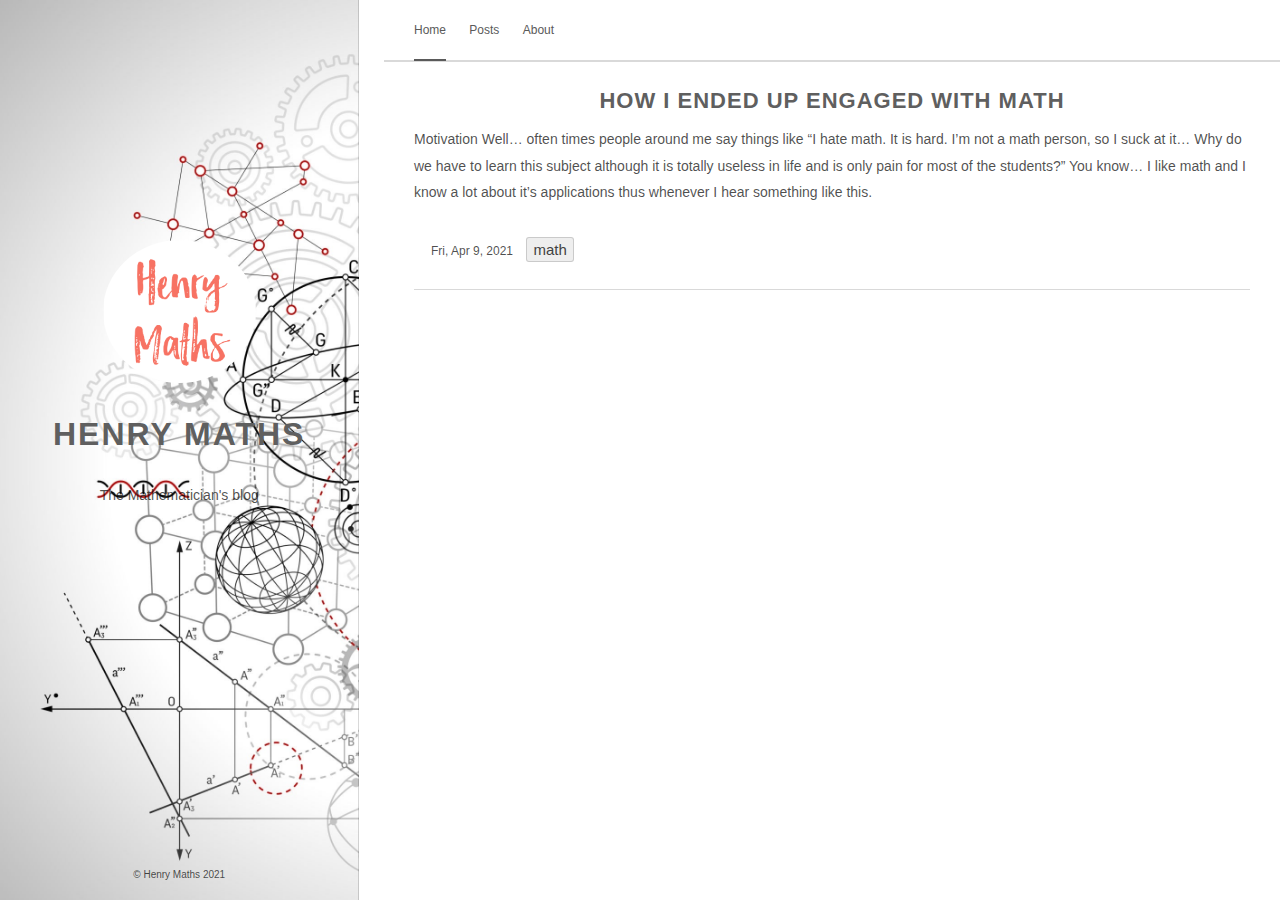
==== index.html @ 6c4959ff "New release" ====
<!DOCTYPE html>
<html lang="en" data-theme=""><head>
    <title> Henry Maths | Henrys site </title>

    
    <meta charset="utf-8"><meta name="generator" content="Hugo 0.82.0" /><meta name="viewport" content="width=device-width,initial-scale=1,viewport-fit=cover">
    <meta name="description" content="The Mathematician&#39;s blog">
    
    <link rel="stylesheet"
          href="/css/style.min.03af2bc7dfa1f155be93c9d2e852a144c9c9da82157e391f6abbaf32dc0bd7bf.css"
          integrity="sha256-A68rx9&#43;h8VW&#43;k8nS6FKhRMnJ2oIVfjkfaruvMtwL178="
          crossorigin="anonymous"
          type="text/css">
    
    <link rel="stylesheet"
        href="/css/markupHighlight.min.f798cbda9aaa38f89eb38be6414bd082cfd71a6780375cbf67b6d2fb2b96491e.css"
        integrity="sha256-95jL2pqqOPies4vmQUvQgs/XGmeAN1y/Z7bS&#43;yuWSR4="
        crossorigin="anonymous"
        type="text/css">
    
    <link rel="stylesheet" 
    href="https://cdnjs.cloudflare.com/ajax/libs/font-awesome/5.15.1/css/all.min.css" 
    integrity="sha512-+4zCK9k+qNFUR5X+cKL9EIR+ZOhtIloNl9GIKS57V1MyNsYpYcUrUeQc9vNfzsWfV28IaLL3i96P9sdNyeRssA==" 
    crossorigin="anonymous" />

    
    <link rel="shortcut icon" href="/favicon.ico" type="image/x-icon">
    <link rel="apple-touch-icon" sizes="180x180" href="/apple-touch-icon.png">
    <link rel="icon" type="image/png" sizes="32x32" href="/favicon-32x32.png">
    <link rel="icon" type="image/png" sizes="16x16" href="/favicon-16x16.png">

    <link rel="canonical" href="/">

    
    <link rel="alternate" type="application/rss+xml" href="/index.xml" title="Henrys site" />
    
    
    
    <script type="text/javascript"
            src="/js/anatole-header.min.0c05c0a90d28c968a1cad4fb31abd0b8e1264e788ccefed022ae1d3b6f627514.js"
            integrity="sha256-DAXAqQ0oyWihytT7MavQuOEmTniMzv7QIq4dO29idRQ="
            crossorigin="anonymous"></script>


    
        
        
        <script type="text/javascript"
                src="/js/anatole-theme-switcher.min.8ef71e0fd43f21a303733dbbecae5438b791d2b826c68a9883bd7aa459a076d2.js"
                integrity="sha256-jvceD9Q/IaMDcz277K5UOLeR0rgmxoqYg716pFmgdtI="
                crossorigin="anonymous"></script>
    
    <meta name="twitter:card" content="summary"/>
<meta name="twitter:title" content="Henrys site"/>
<meta name="twitter:description" content="The Mathematician&#39;s blog"/>


    

</head>
<body><div class="sidebar animated fadeInDown ">
    <div class="logo-title">
        <div class="title">
            <img src="/Henry_Maths.png" alt="profile picture">
            <h3 title=""><a href="/">Henry Maths</a></h3>
            <div class="description">
                <p>The Mathematician's blog</p>
            </div>
        </div>
    </div>
    <ul class="social-links">
        
    </ul>
    <div class="footer">
        <div class="by_farbox">&copy; Henry Maths  2021 </div>
    </div>
</div>
<div class="main">
    <div class="page-top  animated fadeInDown ">
    <a role="button" class="navbar-burger" data-target="navMenu" aria-label="menu" aria-expanded="false">
        <span aria-hidden="true"></span>
        <span aria-hidden="true"></span>
        <span aria-hidden="true"></span>
    </a>
    <ul class="nav" id="navMenu">
        
        
            
            <li><a class="current"
                   href="/"
                        
                   title="">Home</a></li>
        
            
            <li><a 
                   href="/posts/"
                        
                   title="">Posts</a></li>
        
            
            <li><a 
                   href="/about/"
                        
                   title="">About</a></li>
        
        
        
            <li class="theme-switch-item">
                <a class="theme-switch" title="Switch Theme">
                    <i class="fas fa-adjust fa-fw" aria-hidden="true"></i>
                </a>
            </li>
        
    </ul>
</div>

    <div class="autopagerize_page_element">
        <div class="content">

    <div class="post  animated fadeInDown ">
        
        
    </div>

    
    

        <div class="post  animated fadeInDown ">
            
            <div class="post-title">
                <h3><a href="/posts/first-post/">How I ended up engaged with math</a>
                </h3>
            </div>
            <div class="post-content">
                <div class="p_part">
                    <p>Motivation Well&hellip; often times people around me say things like &ldquo;I hate math. It is hard. I&rsquo;m not a math person, so I suck at it&hellip; Why do we have to learn this subject although it is totally useless in life and is only pain for most of the students?&rdquo;
 You know&hellip; I like math and I know a lot about it&rsquo;s applications thus whenever I hear something like this.</p>
                    </div>
            </div>

            
            <div class="post-footer">
                <div class="meta">
                    <div class="info">
                        <em class="fas fa-calendar-day"></em>
                            <span class="date"> Fri, Apr 9, 2021
                                             </span>
                        <span class="separator"><a class="category" href="/categories/math/">math</a></span>
                        
                    </div>
                </div>
            </div>
        </div>
    
    <div class="pagination">
        


    </div>

        </div>
    </div>
</div>

<script type="text/javascript"
        src="/js/medium-zoom.min.2d6fd0be87fa98f0c9b4dc2536b312bbca48757f584f6ea1f394abc9bcc38fbc.js"
        integrity="sha256-LW/Qvof6mPDJtNwlNrMSu8pIdX9YT26h85SrybzDj7w="
        crossorigin="anonymous"></script></body>

</html>
---- css/style.min.03af2bc7dfa1f155be93c9d2e852a144c9c9da82157e391f6abbaf32dc0bd7bf.css ----
@charset "UTF-8";:root{--bg-color:#fff;--bg-image:url("/Math_background_2.jpg");--secondary-bg-color:#eeeeee;--heading-color:#5f5f5f;--body-color:rgba(0, 0, 0, 0.7);--post-color:rgba(0, 0, 0, 0.44);--border-color:rgba(0, 0, 0, 0.15);--name-color:rgb(247, 114, 99);--form-border-color:#9f9f9f;--form-button-hover-border-color:#000;--pre-bg-color:#f9f9fd;--nav-text-color:#5a5a5a;--tag-color:#424242;--blockquote-text-color:#858585;--blockquote-border-color:#dfe2e5;--thumbnail-height:15em;scroll-padding-top:100px}html[data-theme=dark]{--bg-color:#292a2d;--bg-image:url("/Math_Background_dark.png");--secondary-bg-color:#2c2d32;--heading-color:rgb(169, 169, 179);--body-color:rgb(169, 169, 179);--post-color:rgba(0, 0, 0, 0.44);--border-color:rgb(80, 80, 80);--name-color:rgb(247, 114, 99);--form-border-color:rgb(169, 169, 179);--form-button-hover-border-color:#fff;--pre-bg-color:rgb(33, 33, 45);--nav-text-color:rgb(191, 191, 191);--tag-color:rgb(191, 191, 191);--blockquote-text-color:#808080;--blockquote-border-color:#424242}html{background-color:var(--bg-color);-webkit-font-smoothing:antialiased}body{color:var(--body-color);font-family:verdana,sans-serif;font-size:15px;width:100%;margin:0 auto 30px;background-color:var(--bg-color)}p{line-height:1.9em;font-weight:400;font-size:14px}a{text-decoration:none}blockquote{padding:0 1em;border-left:.25em solid var(--blockquote-border-color);color:var(--blockquote-text-color)}.category{padding:4px 6px;border-radius:3px;color:var(--tag-color)!important;background-color:var(--secondary-bg-color);border:1px solid var(--border-color)}.tag::before{content:"#";opacity:.5}.tag,.category{display:inline-block;font-size:15px;line-height:1;margin:5px 8px 5px 0}pre{background-color:var(--pre-bg-color);padding:5px;display:block;overflow-x:auto}.info i{opacity:.5;margin-right:5px}a:link,a:visited{opacity:1;color:var(--tag-color)}a:hover,a:active{color:#2660ab}.animated{transition:top .8s linear;-webkit-animation-duration:1s;-moz-animation-duration:1s;-ms-animation-duration:1s;-o-animation-duration:1s;animation-duration:1s}.animated.hinge{-webkit-animation-duration:1s;-moz-animation-duration:1s;-ms-animation-duration:1s;-o-animation-duration:1s;animation-duration:1s}@-webkit-keyframes fadeInDown{0%{-webkit-transform:translateY(-20px)}100%{-webkit-transform:translateY(0)}}@-moz-keyframes fadeInDown{0%{-moz-transform:translateY(-20px)}100%{-moz-transform:translateY(0)}}@-o-keyframes fadeInDown{0%{-o-transform:translateY(-20px)}100%{-o-transform:translateY(0)}}@keyframes fadeInDown{0%{transform:translateY(0px)}100%{transform:translateY(0)}}.fadeInDown{-webkit-animation-name:fadeInDown;-moz-animation-name:fadeInDown;-o-animation-name:fadeInDown;animation-name:fadeInDown}.content{height:auto;float:right;width:70%;margin-top:60px}.page-top{width:70%;position:fixed;right:0;z-index:3;background-color:var(--bg-color);height:60px;border-bottom:2px solid var(--border-color)}.page-top .nav{list-style:none;padding:11px 30px;float:left;font-size:12px;display:block;width:calc(100% - 30px)}.page-top .nav li{position:relative;display:initial;padding-right:20px}.page-top .nav a{color:var(--nav-text-color)}.page-top .nav a:hover{color:#2660ab}.page-top .nav a.current{color:var(--nav-text-color);padding-bottom:22px;border-bottom:2px solid var(--nav-text-color)}.theme-switch-item{float:right;font-size:2em;margin-top:-5px}.page-top .information{float:right;padding-top:12px;padding-right:20px}.page-top .information .avatar{float:right}.page-top .information .avatar img{width:32px;height:32px;border-radius:300px}.page-top .information .back_btn{float:left;padding-top:5px;margin-right:-10px}.page-top .information .back_btn li{display:initial;padding-right:40px}.sidebar{width:28%;-webkit-background-size:cover;background-size:cover;background-color:var(--bg-color);background-image:var(--bg-image);height:100%;top:0;left:0;position:absolute;z-index:4;border-right:1px solid var(--border-color);display:flex;flex-direction:column;min-height:100%}.sidebar .logo-title{text-align:center;padding-top:240px;flex:1}.sidebar .logo-title .description{font-size:14px;margin:0 1em}.sidebar .logo-title .logo{margin:0 auto}.sidebar .logo-title .title img{width:153px;border-radius:50%}.sidebar .logo-title .title h3{text-transform:uppercase;font-size:2rem;font-weight:700;letter-spacing:2px;line-height:1;margin:1em}.sidebar .logo-title .title a{text-decoration:none;color:var(--heading-color);font-size:2rem;font-weight:700}.sidebar .social-links{list-style:none;padding:0;font-size:14px;text-align:center;flex:7}.sidebar .social-links i{margin-right:3px}.sidebar .social-links li{display:inline;padding:0 4px;line-height:0}.sidebar .social-links a{color:var(--heading-color)}.sidebar .social-links a:hover{color:#2660ab}.post{background-color:var(--bg-color);margin:30px}.post .post-title h1{text-transform:uppercase;font-size:30px;letter-spacing:5px;line-height:1}.post .post-title h2{text-transform:uppercase;letter-spacing:1px;font-size:28px;line-height:1;font-weight:600;color:var(--heading-color)}.post .post-title h3{text-transform:uppercase;letter-spacing:1px;line-height:1;font-weight:600;color:var(--heading-color);font-size:22px;margin:0}.post .post-title{text-align:center}.post .post-title a{text-decoration:none;letter-spacing:1px;color:var(--heading-color)}.post .post-title a:hover{text-decoration:underline}.post .post-content{}.post .post-content a{text-decoration:none;letter-spacing:1px;color:#2660ab}.post .post-content a:hover{color:#2f69b3}.post .post-content h1{font-size:22px;font-weight:600}.post .post-content h3{font-size:22px;font-weight:600}.post .post-content h4{font-size:14px}.post .post-content img{display:block;margin-left:auto;margin-right:auto;max-width:50%}.post .post-footer{padding:0 0 10px;border-bottom:1px solid var(--border-color)}.post .post-footer .meta{max-width:100%;display:flex;color:#bbb}.post .post-footer .meta .info{float:left;font-size:12px;margin-bottom:1em;color:var(--body-color)}.post .post-footer .info .separator a{margin-right:.2em}.post .post-footer .meta .info .date{margin-right:10px;margin-left:5px}.post figure{max-width:100%;height:auto;margin:0;text-align:center}.post figure.right{float:right;margin-left:1.5em;max-width:50%}.post figure.left{float:left;margin-right:1.5em;max-width:50%}.post figure.big{max-width:100vw}.info{margin:1em}.info span{margin-right:.5em}.post .post-footer .meta a{text-decoration:none;color:var(--body-color)}.post .post-footer .meta a:hover{color:#2660ab}.post .post-footer .meta i{margin-right:6px}.post .post-footer .tags{padding-bottom:15px;font-size:13px}.post .post-footer .tags ul{list-style-type:none;display:inline;margin:0;padding:0}.post .post-footer .tags ul li{list-style-type:none;margin:0;padding-right:5px;display:inline}.post .post-footer .tags a{text-decoration:none;color:var(--post-color);font-weight:400}.post .post-footer .tags a:hover{text-decoration:none}.post .post-thumbnail{width:100%;padding-bottom:1em;box-shadow:black;border-radius:.5em;overflow:hidden;transition:box-shadow .3s ease}.post .post-thumbnail img{width:100%;height:var(--thumbnail-height);object-fit:cover;border:1px solid var(--border-color);border-bottom:0}.pagination{margin:30px;padding:0 0 56px;text-align:center}.pagination ul{list-style:none;margin:0;padding:0;height:13px}.pagination ul li{margin:0 2px;display:inline;line-height:1}.pagination ul li a{text-decoration:none;color:var(--body-color)}.pagination .pre{float:left}.pagination .next{float:right}.like-reblog-buttons{float:right}.like-button{float:right;padding:0 0 0 10px}.reblog-button{float:right;padding:0}#install-btn{position:fixed;bottom:0;right:6px}#disqus_thread{margin:30px;border-bottom:1px solid var(--border-color)}.footer{clear:both;text-align:center;font-size:10px;margin:0 auto;bottom:0;width:100%;padding-bottom:20px;flex:0;position:relative}.footer a{color:#a6a6a6}.footer a:hover{color:#2660ab}.archive{width:100%}.list-with-title{font-size:14px;margin:30px;padding:0}.list-with-title li{list-style-type:none;padding:0}.list-with-title .listing-title{font-size:24px;color:#666;font-weight:600;line-height:2.2em}.list-with-title .listing{padding:0}.list-with-title .listing .listing-post{padding-bottom:5px}.list-with-title .listing .listing-post .post-time{float:right;display:inline-block;max-width:10%;text-align:right;color:#c5c5c5}.list-with-title .listing .listing-post a{color:#8f8f8f;width:90%;display:inline-block}.list-with-title .listing .listing-post a:hover{color:#2660ab}.share{margin:0 30px;display:inline-flex}.evernote{width:32px;height:32px;border-radius:300px;background-color:#3e3e3e;margin-right:5px}.evernote a{color:#fff;padding:11px;font-size:12px}.evernote a:hover{color:#ed6243;padding:11px}.weibo{width:32px;height:32px;border-radius:300px;background-color:#ed6243;margin-right:5px}.weibo a{color:#fff;padding:9px}.weibo a:hover{color:#bd4226}.twitter{width:32px;height:32px;border-radius:300px;background-color:#59c0fd;margin-right:5px}.twitter a{color:#fff;padding:9px}.twitter a:hover{color:#4b9ece}.about{margin:30px}.about h3{font-size:22px}.links{margin:30px}.links h3{font-size:22px}.links a{cursor:pointer}.comment-count{color:#666}.tab-community{color:#666}.read_more{font-size:14px}.back-button{padding-top:30px;max-width:100px;padding-left:40px;float:left}#fb_comments_container{margin:30px}.utterances{max-width:unset}a.btn{color:#868686;font-weight:400}.btn{display:inline-block;position:relative;outline:0;color:var(--post-color);background:0 0;font-size:14px;text-align:center;text-decoration:none;cursor:pointer;border:1px solid var(--border-color);white-space:nowrap;font-weight:400;font-style:normal;border-radius:999em}.btn:hover{display:inline-block;position:relative;outline:0;color:#464545;background:0 0;font-size:14px;text-align:center;text-decoration:none;cursor:pointer;border:1px solid #464545;white-space:nowrap;font-weight:400;font-style:normal;border-radius:999em}[role=back]{padding:.5em 1.25em;line-height:1.666em}[role=home]{padding:.5em 1.25em;line-height:1.666em}[role=navigation]{padding:.5em 1.25em;line-height:1.666em}[role=tags]{padding:6px 12px}.menu{float:right;padding-top:30px}.menu .btn-down{margin:0}.menu .btn-down li{list-style:none;width:100px}.menu .btn-down li a{display:inline-block;position:relative;padding:.5em 1.25em;outline:0;color:var(--post-color);background:0 0;font-size:14px;text-align:center;text-decoration:none;cursor:pointer;border:1px solid var(--border-color);white-space:nowrap;font-weight:400;font-style:normal;border-radius:999em;margin-top:5px}.menu .btn-down li a:hover{position:relative;padding:.5em 1.25em;outline:0;color:#fff;background:#3cbd10;font-size:14px;text-align:center;text-decoration:none;cursor:pointer;border:1px solid rgba(0,0,0,.15);white-space:nowrap;font-weight:400;font-style:normal;border-radius:999em;margin-top:5px}.menu .btn-down div{position:absolute;visibility:hidden;width:100px;float:right}.page_404{text-align:center;padding-top:50px}.navbar-burger{display:none}@media screen and (max-width:960px),print{.sidebar{width:100%;height:25%;position:relative;border-right:none;z-index:1}.sidebar .logo-title{padding-top:120px}.sidebar .logo-title .title img{width:100px}.sidebar .logo-title .title h3{font-size:20px}.page-top{width:100%}.post-title h3{line-height:1.6}.content{margin-top:20px;width:100%;z-index:2;position:absolute}.post figure.right{float:unset;max-width:100%;margin:0}.post figure.left{float:unset;max-width:100%;margin:0}.footer{display:none}.share{display:grid}.page-top .nav{background-color:var(--secondary-bg-color);box-shadow:0 8px 16px rgba(10,10,10,.1);padding:.5rem 0;width:100%;display:none;margin-top:0}.page-top .nav.is-active{display:block}.page-top .nav li{display:block;flex-grow:0;flex-shrink:0;line-height:2.5;padding:.5rem .75rem;position:relative;text-transform:uppercase;text-align:center;font-size:1.3em}.page-top .nav a.current{border-bottom:none}.navbar-burger{cursor:pointer;display:block;height:3.25rem;position:relative;width:3.25rem;margin-left:auto}.navbar-burger span{background-color:var(--heading-color);display:block;height:1px;left:calc(50% - 8px);position:absolute;transform-origin:center;transition-duration:86ms;transition-property:background-color,opacity,transform;transition-timing-function:ease-out;width:16px}.navbar-burger span:nth-child(1){top:calc(50% - 6px)}.navbar-burger span:nth-child(2){top:calc(50% - 1px)}.navbar-burger span:nth-child(3){top:calc(50% + 4px)}.theme-switch-item{float:none}.list-with-title .listing .listing-post .post-time{max-width:20%}.list-with-title .listing .listing-post a{width:80%}}.medium-zoom-overlay{position:fixed;top:0;right:0;bottom:0;left:0;opacity:0;transition:opacity 300ms;will-change:opacity;background:var(--bg-color)}.medium-zoom--opened .medium-zoom-overlay{cursor:pointer;cursor:zoom-out;opacity:1}.medium-zoom-image{cursor:pointer;cursor:zoom-in;transition:transform 300ms cubic-bezier(.2,0,.2,1)!important;z-index:100}.medium-zoom-image--hidden{visibility:hidden}.medium-zoom-image--opened{position:relative;cursor:pointer;cursor:zoom-out;will-change:transform}@media print{.page-top{display:none}}@media(min-width:1921px){.content{padding-right:25%;width:35%}.sidebar{padding-left:15%;width:25%}}.contact-form{margin-top:30px}.form-style{width:100%}.form-style ul{padding:0;margin:0;list-style:none}.form-style ul li{display:block;margin-bottom:10px;min-height:35px}.form-style ul li .field-style{box-sizing:border-box;-webkit-box-sizing:border-box;-moz-box-sizing:border-box;font-size:14px;padding:8px;outline:none;background-color:var(--bg-color);border:1px solid var(--form-border-color);color:var(--body-color)}.form-style ul li .field-style:focus{box-shadow:0 0 5px;border:1px solid}.form-style ul li .field-split{width:49%}.form-style ul li .field-full{width:100%}.form-style ul li input.align-left{float:left}.form-style ul li input.align-right{float:right}.form-style ul li textarea{background-color:var(--bg-color);border:1px solid var(--form-border-color);color:var(--body-color);width:100%;height:auto}.form-style ul li input[type=button],.form-style ul li input[type=submit]{background-color:var(--bg-color);border:1px solid var(--form-border-color);display:inline-block;cursor:pointer;color:var(--body-color);text-decoration:none;width:100%}.form-style ul li input[type=button]:hover,.form-style ul li input[type=submit]:hover{background-color:var(--bg-color);border:1px solid var(--form-button-hover-border-color)}
---- css/markupHighlight.min.f798cbda9aaa38f89eb38be6414bd082cfd71a6780375cbf67b6d2fb2b96491e.css ----
:root{--chr-def-color:#272822;--chr-def-bg-color:#fafafa;--chr-err-color:#960050;--chr-err-bg-color:#960050;--chr-hl-bg-color:#ffffcc;--chr-lnt-color:#7f7f7f;--chr-ln-color:#7f7f7f;--chr-k-color:#00a8c8;--chr-kc-color:#00a8c8;--chr-kd-color:#00a8c8;--chr-kn-color:#f92672;--chr-kp-color:#00a8c8;--chr-kr-color:#00a8c8;--chr-kt-color:#00a8c8;--chr-n-color:#111111;--chr-na-color:#75af00;--chr-nb-color:#111111;--chr-bp-color:#111111;--chr-nc-color:#75af00;--chr-no-color:#00a8c8;--chr-nd-color:#75af00;--chr-ni-color:#111111;--chr-ne-color:#75af00;--chr-nf-color:#75af00;--chr-fm-color:#111111;--chr-nl-color:#111111;--chr-nn-color:#111111;--chr-nx-color:#75af00;--chr-py-color:#111111;--chr-nt-color:#f92672;--chr-nv-color:#111111;--chr-vc-color:#111111;--chr-vg-color:#111111;--chr-vi-color:#111111;--chr-vm-color:#111111;--chr-l-color:#ae81ff;--chr-ld-color:#d88200;--chr-s-color:#d88200;--chr-sa-color:#d88200;--chr-sb-color:#d88200;--chr-sc-color:#d88200;--chr-dl-color:#d88200;--chr-sd-color:#d88200;--chr-s2-color:#d88200;--chr-se-color:#8045ff;--chr-sh-color:#d88200;--chr-si-color:#d88200;--chr-sx-color:#d88200;--chr-sr-color:#d88200;--chr-s1-color:#d88200;--chr-ss-color:#d88200;--chr-m-color:#ae81ff;--chr-mb-color:#ae81ff;--chr-mf-color:#ae81ff;--chr-mh-color:#ae81ff;--chr-mi-color:#ae81ff;--chr-il-color:#ae81ff;--chr-mo-color:#ae81ff;--chr-o-color:#f92672;--chr-ow-color:#f92672;--chr-p-color:#111111;--chr-c-color:#75715e;--chr-ch-color:#75715e;--chr-cm-color:#75715e;--chr-c1-color:#75715e;--chr-cs-color:#75715e;--chr-cp-color:#75715e;--chr-cpf-color:#75715e}html[data-theme=dark]{--chr-def-color:#f8f8f2;--chr-def-bg-color:#272822;--chr-err-color:#960050;--chr-err-bg-color:#1e0010;--chr-hl-bg-color:#ffffcc;--chr-lnt-color:#7f7f7f;--chr-ln-color:#7f7f7f;--chr-k-color:#66d9ef;--chr-kc-color:#66d9ef;--chr-kd-color:#66d9ef;--chr-kn-color:#f92672;--chr-kp-color:#66d9ef;--chr-kr-color:#66d9ef;--chr-kt-color:#66d9ef;--chr-na-color:#a6e22e;--chr-nc-color:#a6e22e;--chr-no-color:#66d9ef;--chr-nd-color:#a6e22e;--chr-ne-color:#a6e22e;--chr-nf-color:#a6e22e;--chr-nx-color:#a6e22e;--chr-nt-color:#f92672;--chr-l-color:#ae81ff;--chr-ld-color:#e6db74;--chr-s-color:#e6db74;--chr-sa-color:#e6db74;--chr-sb-color:#e6db74;--chr-sc-color:#e6db74;--chr-dl-color:#e6db74;--chr-sd-color:#e6db74;--chr-s2-color:#e6db74;--chr-se-color:#ae81ff;--chr-sh-color:#e6db74;--chr-si-color:#e6db74;--chr-sx-color:#e6db74;--chr-sr-color:#e6db74;--chr-s1-color:#e6db74;--chr-ss-color:#e6db74;--chr-m-color:#ae81ff;--chr-mb-color:#ae81ff;--chr-mf-color:#ae81ff;--chr-mh-color:#ae81ff;--chr-mi-color:#ae81ff;--chr-il-color:#ae81ff;--chr-mo-color:#ae81ff;--chr-o-color:#f92672;--chr-ow-color:#f92672;--chr-p-color:#f8f8f2;--chr-c-color:#75715e;--chr-ch-color:#75715e;--chr-cm-color:#75715e;--chr-c1-color:#75715e;--chr-cs-color:#75715e;--chr-cp-color:#75715e;--chr-cpf-color:#75715e;--chr-gd-color:#f92672;--chr-gi-color:#a6e22e;--chr-gu-color:#75715e}.chroma{color:var(--chr-def-color);background-color:var(--chr-def-bg-color)}.chroma .x{}.chroma .err{color:var(--chr-err-color);background-color:var(--chr-err-bg-color)}.chroma .lntd{vertical-align:top;padding:0;margin:0;border:0}.chroma .lntable{border-spacing:0;padding:0;margin:0;border:0;width:auto;overflow:auto;display:block}.chroma .hl{display:block;width:100%;background-color:var(--chr-hl-bg-color)}.chroma .lnt{margin-right:.4em;padding:0 .4em;color:var(--chr-lnt-color)}.chroma .ln{margin-right:.4em;padding:0 .4em;color:var(--chr-ln-color)}.chroma .k{color:var(--chr-k-color)}.chroma .kc{color:var(--chr-kc-color)}.chroma .kd{color:var(--chr-kd-color)}.chroma .kn{color:var(--chr-kn-color)}.chroma .kp{color:var(--chr-kp-color)}.chroma .kr{color:var(--chr-kr-color)}.chroma .kt{color:var(--chr-kt-color)}.chroma .n{color:var(--chr-n-color)}.chroma .na{color:var(--chr-na-color)}.chroma .nb{color:var(--chr-nb-color)}.chroma .bp{color:var(--chr-bp-color)}.chroma .nc{color:var(--chr-nc-color)}.chroma .no{color:var(--chr-no-color)}.chroma .nd{color:var(--chr-nd-color)}.chroma .ni{color:var(--chr-ni-color)}.chroma .ne{color:var(--chr-ne-color)}.chroma .nf{color:var(--chr-nf-color)}.chroma .fm{color:var(--chr-fm-color)}.chroma .nl{color:var(--chr-nl-color)}.chroma .nn{color:var(--chr-nn-color)}.chroma .nx{color:var(--chr-nx-color)}.chroma .py{color:var(--chr-py-color)}.chroma .nt{color:var(--chr-nt-color)}.chroma .nv{color:var(--chr-nv-color)}.chroma .vc{color:var(--chr-vc-color)}.chroma .vg{color:var(--chr-vg-color)}.chroma .vi{color:var(--chr-vi-color)}.chroma .vm{color:var(--chr-vm-color)}.chroma .l{color:var(--chr-l-color)}.chroma .ld{color:var(--chr-ld-color)}.chroma .s{color:var(--chr-s-color)}.chroma .sa{color:var(--chr-sa-color)}.chroma .sb{color:var(--chr-sb-color)}.chroma .sc{color:var(--chr-sc-color)}.chroma .dl{color:var(--chr-dl-color)}.chroma .sd{color:var(--chr-sd-color)}.chroma .s2{color:var(--chr-s2-color)}.chroma .se{color:var(--chr-se-color)}.chroma .sh{color:var(--chr-sh-color)}.chroma .si{color:var(--chr-si-color)}.chroma .sx{color:var(--chr-sx-color)}.chroma .sr{color:var(--chr-sr-color)}.chroma .s1{color:var(--chr-s1-color)}.chroma .ss{color:var(--chr-ss-color)}.chroma .m{color:var(--chr-m-color)}.chroma .mb{color:var(--chr-mb-color)}.chroma .mf{color:var(--chr-mf-color)}.chroma .mh{color:var(--chr-mh-color)}.chroma .mi{color:var(--chr-mi-color)}.chroma .il{color:var(--chr-il-color)}.chroma .mo{color:var(--chr-mo-color)}.chroma .o{color:var(--chr-o-color)}.chroma .ow{color:var(--chr-ow-color)}.chroma .p{color:var(--chr-p-color)}.chroma .c{color:var(--chr-c-color)}.chroma .ch{color:var(--chr-ch-color)}.chroma .cm{color:var(--chr-cm-color)}.chroma .c1{color:var(--chr-c1-color)}.chroma .cs{color:var(--chr-cs-color)}.chroma .cp{color:var(--chr-cp-color)}.chroma .cpf{color:var(--chr-cpf-color)}.chroma .g{}.chroma .gd{}.chroma .ge{font-style:italic}.chroma .gr{}.chroma .gh{}.chroma .gi{}.chroma .go{}.chroma .gp{}.chroma .gs{font-weight:700}.chroma .gu{}.chroma .gt{}.chroma .gl{}.chroma .w{}
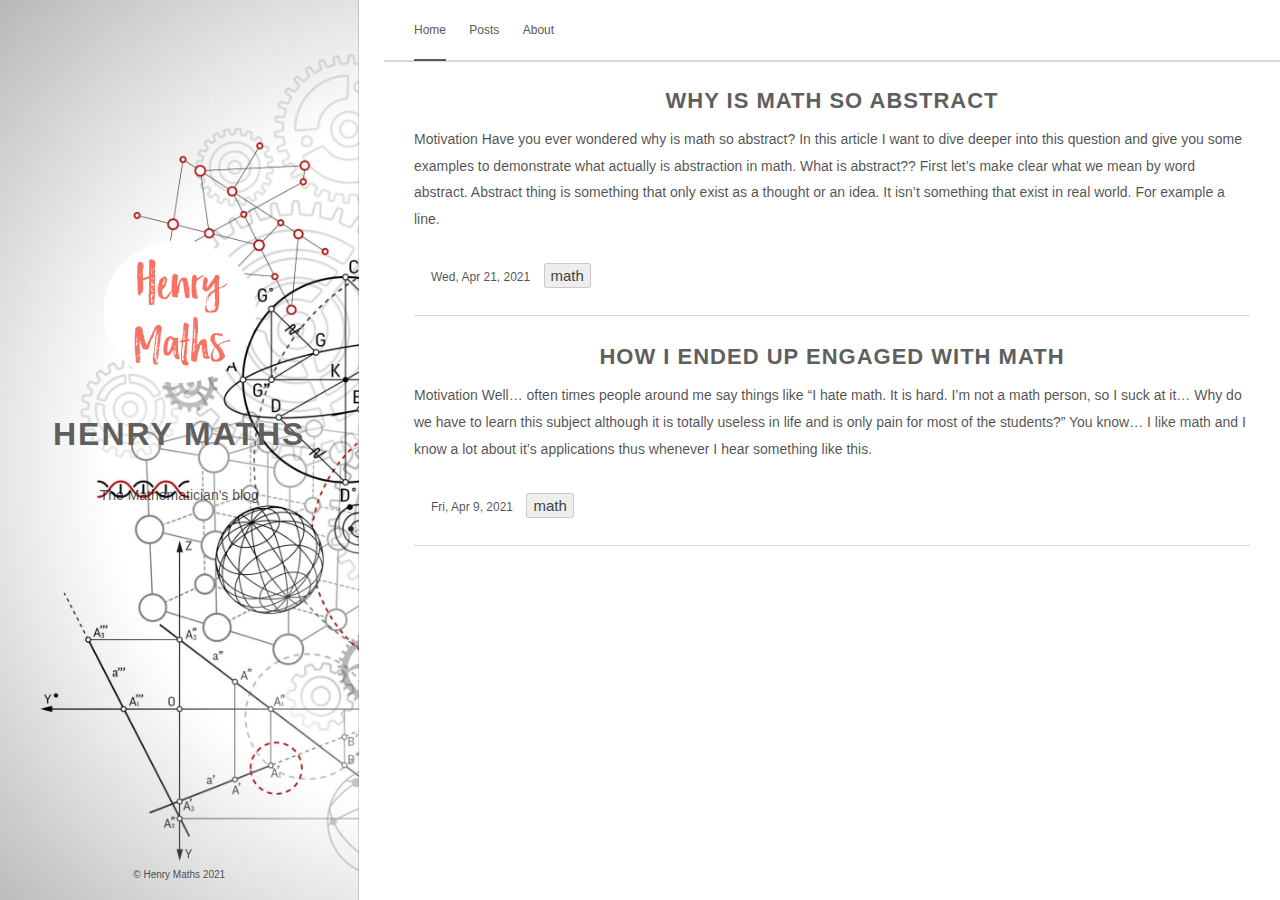
==== commit c3c2ba41: "New release" ====
--- a/index.html
+++ b/index.html
@@ -7,8 +7,8 @@
     <meta name="description" content="The Mathematician&#39;s blog">
     
     <link rel="stylesheet"
-          href="/css/style.min.03af2bc7dfa1f155be93c9d2e852a144c9c9da82157e391f6abbaf32dc0bd7bf.css"
-          integrity="sha256-A68rx9&#43;h8VW&#43;k8nS6FKhRMnJ2oIVfjkfaruvMtwL178="
+          href="/css/style.min.43ea18e605d35c5d39a2db0c4f4a1d530394c22d7ac41fed76eaf93dca7a97f8.css"
+          integrity="sha256-Q&#43;oY5gXTXF05otsMT0odUwOUwi16xB/tdur5Pcp6l/g="
           crossorigin="anonymous"
           type="text/css">
     
@@ -128,6 +128,34 @@
         <div class="post  animated fadeInDown ">
             
             <div class="post-title">
+                <h3><a href="/posts/second-post/">Why is math so abstract</a>
+                </h3>
+            </div>
+            <div class="post-content">
+                <div class="p_part">
+                    <p>Motivation Have you ever wondered why is math so abstract? In this article I want to dive deeper into this question and give you some examples to demonstrate what actually is abstraction in math.
+What is abstract?? First let&rsquo;s make clear what we mean by word abstract. Abstract thing is something that only exist as a thought or an idea. It isn&rsquo;t something that exist in real world. For example a line.</p>
+                    </div>
+            </div>
+
+            
+            <div class="post-footer">
+                <div class="meta">
+                    <div class="info">
+                        <em class="fas fa-calendar-day"></em>
+                            <span class="date"> Wed, Apr 21, 2021
+                                             </span>
+                        <span class="separator"><a class="category" href="/categories/math/">math</a></span>
+                        
+                    </div>
+                </div>
+            </div>
+        </div>
+    
+
+        <div class="post  animated fadeInDown ">
+            
+            <div class="post-title">
                 <h3><a href="/posts/first-post/">How I ended up engaged with math</a>
                 </h3>
             </div>
--- a/css/style.min.43ea18e605d35c5d39a2db0c4f4a1d530394c22d7ac41fed76eaf93dca7a97f8.css
+++ b/css/style.min.43ea18e605d35c5d39a2db0c4f4a1d530394c22d7ac41fed76eaf93dca7a97f8.css
@@ -0,0 +1 @@
+@charset "UTF-8";:root{--bg-color:#fff;--bg-image:url("/Math_background_2.jpg");--secondary-bg-color:#eeeeee;--heading-color:#5f5f5f;--body-color:rgba(0, 0, 0, 0.7);--post-color:rgba(0, 0, 0, 0.44);--border-color:rgba(0, 0, 0, 0.15);--name-color:rgb(247, 114, 99);--form-border-color:#9f9f9f;--form-button-hover-border-color:#000;--pre-bg-color:#f9f9fd;--nav-text-color:#5a5a5a;--tag-color:#424242;--blockquote-text-color:#858585;--blockquote-border-color:#dfe2e5;--thumbnail-height:15em;scroll-padding-top:100px}html[data-theme=dark]{--bg-color:#292a2d;--bg-image:url("/Math_Background_dark.png");--secondary-bg-color:#2c2d32;--heading-color:rgb(169, 169, 179);--body-color:rgb(169, 169, 179);--post-color:rgba(0, 0, 0, 0.44);--border-color:rgb(80, 80, 80);--name-color:rgb(247, 114, 99);--form-border-color:rgb(169, 169, 179);--form-button-hover-border-color:#fff;--pre-bg-color:rgb(33, 33, 45);--nav-text-color:rgb(191, 191, 191);--tag-color:rgb(191, 191, 191);--blockquote-text-color:#808080;--blockquote-border-color:#424242}html{background-color:var(--bg-color);-webkit-font-smoothing:antialiased}body{color:var(--body-color);font-family:verdana,sans-serif;font-size:15px;width:100%;margin:0 auto 30px;background-color:var(--bg-color)}p{line-height:1.9em;font-weight:400;font-size:14px}a{text-decoration:none}blockquote{padding:0 1em;border-left:.25em solid var(--blockquote-border-color);color:var(--blockquote-text-color)}.category{padding:4px 6px;border-radius:3px;color:var(--tag-color)!important;background-color:var(--secondary-bg-color);border:1px solid var(--border-color)}.tag::before{content:"#";opacity:.5}.tag,.category{display:inline-block;font-size:15px;line-height:1;margin:5px 8px 5px 0}pre{background-color:var(--pre-bg-color);padding:5px;display:block;overflow-x:auto}.info i{opacity:.5;margin-right:5px}a:link,a:visited{opacity:1;color:var(--tag-color)}a:hover,a:active{color:#2660ab}.animated{transition:top .8s linear;-webkit-animation-duration:1s;-moz-animation-duration:1s;-ms-animation-duration:1s;-o-animation-duration:1s;animation-duration:1s}.animated.hinge{-webkit-animation-duration:1s;-moz-animation-duration:1s;-ms-animation-duration:1s;-o-animation-duration:1s;animation-duration:1s}@-webkit-keyframes fadeInDown{0%{-webkit-transform:translateY(-20px)}100%{-webkit-transform:translateY(0)}}@-moz-keyframes fadeInDown{0%{-moz-transform:translateY(-20px)}100%{-moz-transform:translateY(0)}}@-o-keyframes fadeInDown{0%{-o-transform:translateY(-20px)}100%{-o-transform:translateY(0)}}@keyframes fadeInDown{0%{transform:translateY(0px)}100%{transform:translateY(0)}}.fadeInDown{-webkit-animation-name:fadeInDown;-moz-animation-name:fadeInDown;-o-animation-name:fadeInDown;animation-name:fadeInDown}.content{height:auto;float:right;width:70%;margin-top:60px}.page-top{width:70%;position:fixed;right:0;z-index:3;background-color:var(--bg-color);height:60px;border-bottom:2px solid var(--border-color)}.page-top .nav{list-style:none;padding:11px 30px;float:left;font-size:12px;display:block;width:calc(100% - 30px)}.page-top .nav li{position:relative;display:initial;padding-right:20px}.page-top .nav a{color:var(--nav-text-color)}.page-top .nav a:hover{color:#2660ab}.page-top .nav a.current{color:var(--nav-text-color);padding-bottom:22px;border-bottom:2px solid var(--nav-text-color)}.theme-switch-item{float:right;font-size:2em;margin-top:-5px}.page-top .information{float:right;padding-top:12px;padding-right:20px}.page-top .information .avatar{float:right}.page-top .information .avatar img{width:32px;height:32px;border-radius:300px}.page-top .information .back_btn{float:left;padding-top:5px;margin-right:-10px}.page-top .information .back_btn li{display:initial;padding-right:40px}.sidebar{width:28%;-webkit-background-size:cover;background-size:cover;background-color:var(--bg-color);background-image:var(--bg-image);height:100%;top:0;left:0;position:fixed;z-index:4;border-right:1px solid var(--border-color);display:flex;flex-direction:column;min-height:100%}.sidebar .logo-title{text-align:center;padding-top:240px;flex:1}.sidebar .logo-title .description{font-size:14px;margin:0 1em}.sidebar .logo-title .logo{margin:0 auto}.sidebar .logo-title .title img{width:153px;border-radius:50%}.sidebar .logo-title .title h3{text-transform:uppercase;font-size:2rem;font-weight:700;letter-spacing:2px;line-height:1;margin:1em}.sidebar .logo-title .title a{text-decoration:none;color:var(--heading-color);font-size:2rem;font-weight:700}.sidebar .social-links{list-style:none;padding:0;font-size:14px;text-align:center;flex:7}.sidebar .social-links i{margin-right:3px}.sidebar .social-links li{display:inline;padding:0 4px;line-height:0}.sidebar .social-links a{color:var(--heading-color)}.sidebar .social-links a:hover{color:#2660ab}.post{background-color:var(--bg-color);margin:30px}.post .post-title h1{text-transform:uppercase;font-size:30px;letter-spacing:5px;line-height:1}.post .post-title h2{text-transform:uppercase;letter-spacing:1px;font-size:28px;line-height:1;font-weight:600;color:var(--heading-color)}.post .post-title h3{text-transform:uppercase;letter-spacing:1px;line-height:1;font-weight:600;color:var(--heading-color);font-size:22px;margin:0}.post .post-title{text-align:center}.post .post-title a{text-decoration:none;letter-spacing:1px;color:var(--heading-color)}.post .post-title a:hover{text-decoration:underline}.post .post-content{}.post .post-content a{text-decoration:none;letter-spacing:1px;color:#2660ab}.post .post-content a:hover{color:#2f69b3}.post .post-content h1{font-size:22px;font-weight:600}.post .post-content h3{font-size:22px;font-weight:600}.post .post-content h4{font-size:14px}.post .post-content img{display:block;margin-left:auto;margin-right:auto;max-width:50%}.post .post-footer{padding:0 0 10px;border-bottom:1px solid var(--border-color)}.post .post-footer .meta{max-width:100%;display:flex;color:#bbb}.post .post-footer .meta .info{float:left;font-size:12px;margin-bottom:1em;color:var(--body-color)}.post .post-footer .info .separator a{margin-right:.2em}.post .post-footer .meta .info .date{margin-right:10px;margin-left:5px}.post figure{max-width:100%;height:auto;margin:0;text-align:center}.post figure.right{float:right;margin-left:1.5em;max-width:50%}.post figure.left{float:left;margin-right:1.5em;max-width:50%}.post figure.big{max-width:100vw}.info{margin:1em}.info span{margin-right:.5em}.post .post-footer .meta a{text-decoration:none;color:var(--body-color)}.post .post-footer .meta a:hover{color:#2660ab}.post .post-footer .meta i{margin-right:6px}.post .post-footer .tags{padding-bottom:15px;font-size:13px}.post .post-footer .tags ul{list-style-type:none;display:inline;margin:0;padding:0}.post .post-footer .tags ul li{list-style-type:none;margin:0;padding-right:5px;display:inline}.post .post-footer .tags a{text-decoration:none;color:var(--post-color);font-weight:400}.post .post-footer .tags a:hover{text-decoration:none}.post .post-thumbnail{width:100%;padding-bottom:1em;box-shadow:black;border-radius:.5em;overflow:hidden;transition:box-shadow .3s ease}.post .post-thumbnail img{width:100%;height:var(--thumbnail-height);object-fit:cover;border:1px solid var(--border-color);border-bottom:0}.pagination{margin:30px;padding:0 0 56px;text-align:center}.pagination ul{list-style:none;margin:0;padding:0;height:13px}.pagination ul li{margin:0 2px;display:inline;line-height:1}.pagination ul li a{text-decoration:none;color:var(--body-color)}.pagination .pre{float:left}.pagination .next{float:right}.like-reblog-buttons{float:right}.like-button{float:right;padding:0 0 0 10px}.reblog-button{float:right;padding:0}#install-btn{position:fixed;bottom:0;right:6px}#disqus_thread{margin:30px;border-bottom:1px solid var(--border-color)}.footer{clear:both;text-align:center;font-size:10px;margin:0 auto;bottom:0;width:100%;padding-bottom:20px;flex:0;position:relative}.footer a{color:#a6a6a6}.footer a:hover{color:#2660ab}.archive{width:100%}.list-with-title{font-size:14px;margin:30px;padding:0}.list-with-title li{list-style-type:none;padding:0}.list-with-title .listing-title{font-size:24px;color:#666;font-weight:600;line-height:2.2em}.list-with-title .listing{padding:0}.list-with-title .listing .listing-post{padding-bottom:5px}.list-with-title .listing .listing-post .post-time{float:right;display:inline-block;max-width:10%;text-align:right;color:#c5c5c5}.list-with-title .listing .listing-post a{color:#8f8f8f;width:90%;display:inline-block}.list-with-title .listing .listing-post a:hover{color:#2660ab}.share{margin:0 30px;display:inline-flex}.evernote{width:32px;height:32px;border-radius:300px;background-color:#3e3e3e;margin-right:5px}.evernote a{color:#fff;padding:11px;font-size:12px}.evernote a:hover{color:#ed6243;padding:11px}.weibo{width:32px;height:32px;border-radius:300px;background-color:#ed6243;margin-right:5px}.weibo a{color:#fff;padding:9px}.weibo a:hover{color:#bd4226}.twitter{width:32px;height:32px;border-radius:300px;background-color:#59c0fd;margin-right:5px}.twitter a{color:#fff;padding:9px}.twitter a:hover{color:#4b9ece}.about{margin:30px}.about h3{font-size:22px}.links{margin:30px}.links h3{font-size:22px}.links a{cursor:pointer}.comment-count{color:#666}.tab-community{color:#666}.read_more{font-size:14px}.back-button{padding-top:30px;max-width:100px;padding-left:40px;float:left}#fb_comments_container{margin:30px}.utterances{max-width:unset}a.btn{color:#868686;font-weight:400}.btn{display:inline-block;position:relative;outline:0;color:var(--post-color);background:0 0;font-size:14px;text-align:center;text-decoration:none;cursor:pointer;border:1px solid var(--border-color);white-space:nowrap;font-weight:400;font-style:normal;border-radius:999em}.btn:hover{display:inline-block;position:relative;outline:0;color:#464545;background:0 0;font-size:14px;text-align:center;text-decoration:none;cursor:pointer;border:1px solid #464545;white-space:nowrap;font-weight:400;font-style:normal;border-radius:999em}[role=back]{padding:.5em 1.25em;line-height:1.666em}[role=home]{padding:.5em 1.25em;line-height:1.666em}[role=navigation]{padding:.5em 1.25em;line-height:1.666em}[role=tags]{padding:6px 12px}.menu{float:right;padding-top:30px}.menu .btn-down{margin:0}.menu .btn-down li{list-style:none;width:100px}.menu .btn-down li a{display:inline-block;position:relative;padding:.5em 1.25em;outline:0;color:var(--post-color);background:0 0;font-size:14px;text-align:center;text-decoration:none;cursor:pointer;border:1px solid var(--border-color);white-space:nowrap;font-weight:400;font-style:normal;border-radius:999em;margin-top:5px}.menu .btn-down li a:hover{position:relative;padding:.5em 1.25em;outline:0;color:#fff;background:#3cbd10;font-size:14px;text-align:center;text-decoration:none;cursor:pointer;border:1px solid rgba(0,0,0,.15);white-space:nowrap;font-weight:400;font-style:normal;border-radius:999em;margin-top:5px}.menu .btn-down div{position:absolute;visibility:hidden;width:100px;float:right}.page_404{text-align:center;padding-top:50px}.navbar-burger{display:none}@media screen and (max-width:960px),print{.page-top{position:fixed;top:0;width:100%}.sidebar{width:100%;height:25%;position:relative;border-right:none;z-index:1}.sidebar .logo-title{padding-top:120px}.sidebar .logo-title .title img{width:100px}.sidebar .logo-title .title h3{font-size:20px}.post-title h3{line-height:1.6}.content{margin-top:20px;width:100%;z-index:2;position:absolute}.post .post-content img{max-width:100%}.post figure.right{float:unset;max-width:100%;margin:0}.post figure.left{float:unset;max-width:100%;margin:0}.footer{display:none}.share{display:grid}.page-top .nav{background-color:var(--secondary-bg-color);box-shadow:0 8px 16px rgba(10,10,10,.1);padding:.5rem 0;width:100%;display:none;margin-top:0}.page-top .nav.is-active{display:block}.page-top .nav li{display:block;flex-grow:0;flex-shrink:0;line-height:2.5;padding:.5rem .75rem;position:relative;text-transform:uppercase;text-align:center;font-size:1.3em}.page-top .nav a.current{border-bottom:none}.navbar-burger{cursor:pointer;display:block;height:3.25rem;position:relative;width:3.25rem;margin-left:auto}.navbar-burger span{background-color:var(--heading-color);display:block;height:1px;left:calc(50% - 8px);position:absolute;transform-origin:center;transition-duration:86ms;transition-property:background-color,opacity,transform;transition-timing-function:ease-out;width:16px}.navbar-burger span:nth-child(1){top:calc(50% - 6px)}.navbar-burger span:nth-child(2){top:calc(50% - 1px)}.navbar-burger span:nth-child(3){top:calc(50% + 4px)}.theme-switch-item{float:none}.list-with-title .listing .listing-post .post-time{max-width:20%}.list-with-title .listing .listing-post a{width:80%}}.medium-zoom-overlay{position:fixed;top:0;right:0;bottom:0;left:0;opacity:0;transition:opacity 300ms;will-change:opacity;background:var(--bg-color)}.medium-zoom--opened .medium-zoom-overlay{cursor:pointer;cursor:zoom-out;opacity:1}.medium-zoom-image{cursor:pointer;cursor:zoom-in;transition:transform 300ms cubic-bezier(.2,0,.2,1)!important;z-index:100}.medium-zoom-image--hidden{visibility:hidden}.medium-zoom-image--opened{position:relative;cursor:pointer;cursor:zoom-out;will-change:transform}@media print{.page-top{display:none}}@media(min-width:1921px){.content{padding-right:25%;width:35%}.sidebar{padding-left:15%;width:25%}}.contact-form{margin-top:30px}.form-style{width:100%}.form-style ul{padding:0;margin:0;list-style:none}.form-style ul li{display:block;margin-bottom:10px;min-height:35px}.form-style ul li .field-style{box-sizing:border-box;-webkit-box-sizing:border-box;-moz-box-sizing:border-box;font-size:14px;padding:8px;outline:none;background-color:var(--bg-color);border:1px solid var(--form-border-color);color:var(--body-color)}.form-style ul li .field-style:focus{box-shadow:0 0 5px;border:1px solid}.form-style ul li .field-split{width:49%}.form-style ul li .field-full{width:100%}.form-style ul li input.align-left{float:left}.form-style ul li input.align-right{float:right}.form-style ul li textarea{background-color:var(--bg-color);border:1px solid var(--form-border-color);color:var(--body-color);width:100%;height:auto}.form-style ul li input[type=button],.form-style ul li input[type=submit]{background-color:var(--bg-color);border:1px solid var(--form-border-color);display:inline-block;cursor:pointer;color:var(--body-color);text-decoration:none;width:100%}.form-style ul li input[type=button]:hover,.form-style ul li input[type=submit]:hover{background-color:var(--bg-color);border:1px solid var(--form-button-hover-border-color)}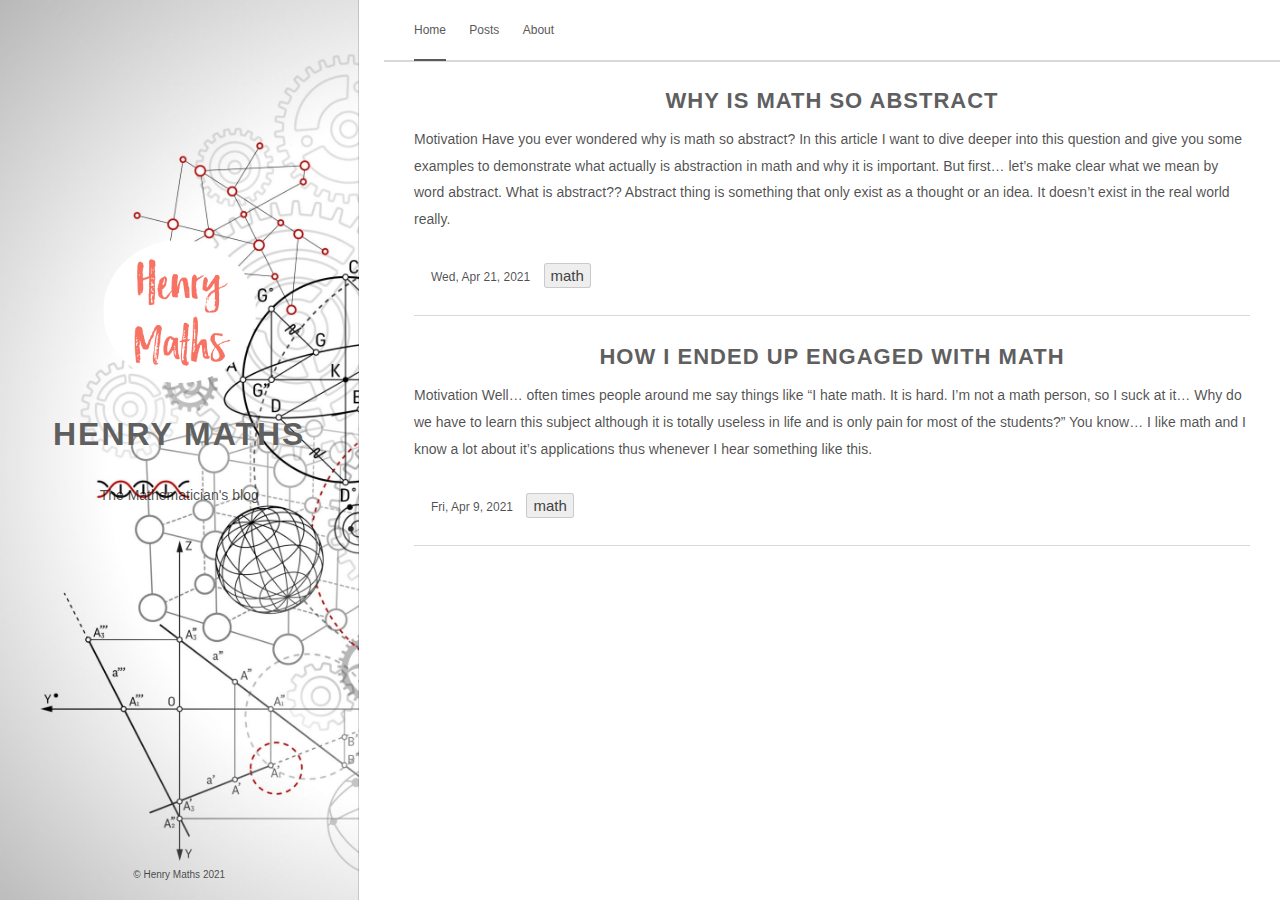
==== commit 616e3d4a: "New release" ====
--- a/index.html
+++ b/index.html
@@ -133,8 +133,8 @@
             </div>
             <div class="post-content">
                 <div class="p_part">
-                    <p>Motivation Have you ever wondered why is math so abstract? In this article I want to dive deeper into this question and give you some examples to demonstrate what actually is abstraction in math.
-What is abstract?? First let&rsquo;s make clear what we mean by word abstract. Abstract thing is something that only exist as a thought or an idea. It isn&rsquo;t something that exist in real world. For example a line.</p>
+                    <p>Motivation Have you ever wondered why is math so abstract? In this article I want to dive deeper into this question and give you some examples to demonstrate what actually is abstraction in math and why it is important. But first&hellip; let&rsquo;s make clear what we mean by word abstract.
+What is abstract?? Abstract thing is something that only exist as a thought or an idea. It doesn&rsquo;t exist in the real world really.</p>
                     </div>
             </div>
 
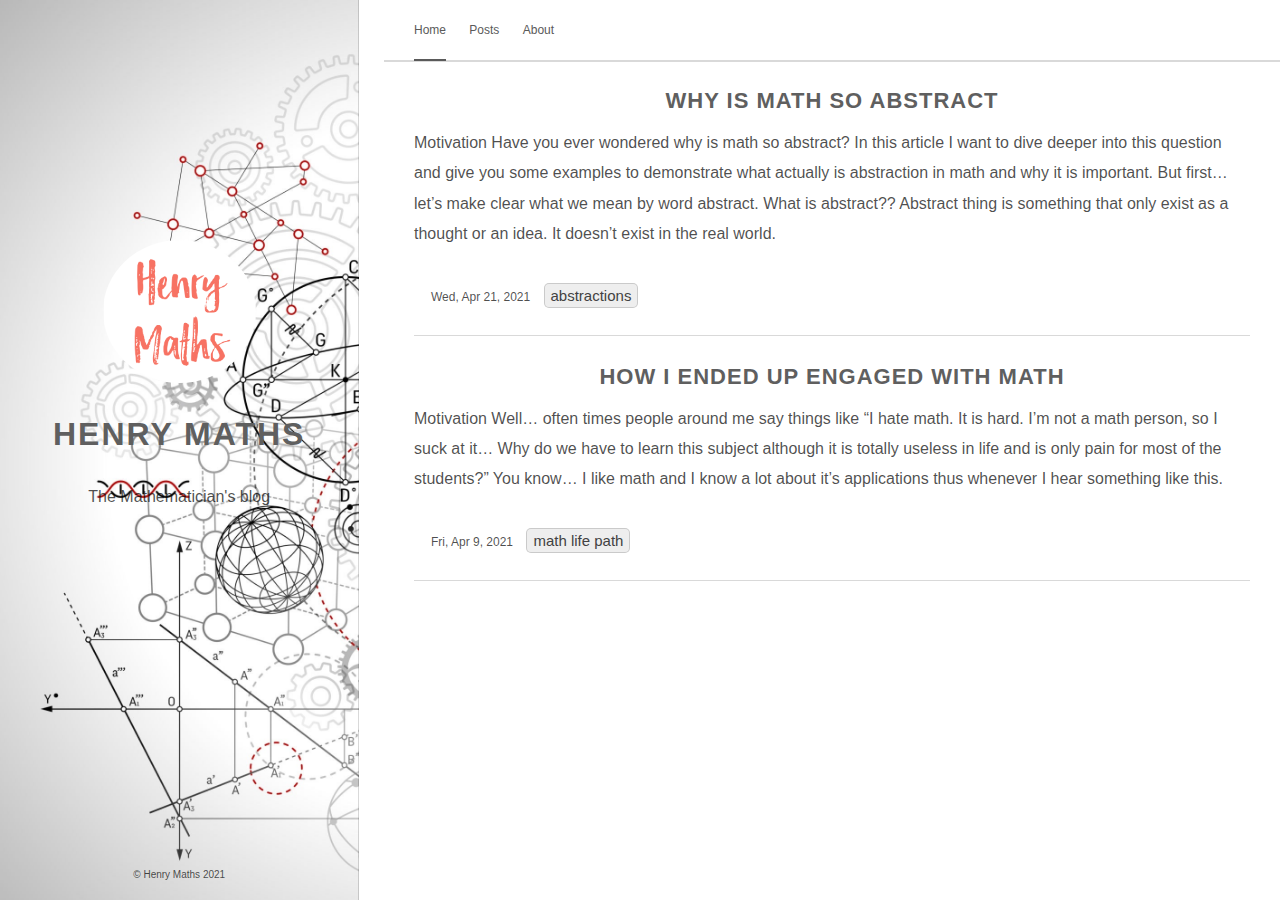
==== commit 157afd1a: "New release" ====
--- a/index.html
+++ b/index.html
@@ -7,8 +7,8 @@
     <meta name="description" content="The Mathematician&#39;s blog">
     
     <link rel="stylesheet"
-          href="/css/style.min.43ea18e605d35c5d39a2db0c4f4a1d530394c22d7ac41fed76eaf93dca7a97f8.css"
-          integrity="sha256-Q&#43;oY5gXTXF05otsMT0odUwOUwi16xB/tdur5Pcp6l/g="
+          href="/css/style.min.b04e346023eb5fb6440f0f501804b90a9b339a8da2c6e8da27cee83c64080a5b.css"
+          integrity="sha256-sE40YCPrX7ZEDw9QGAS5Cpszmo2ixujaJ87oPGQICls="
           crossorigin="anonymous"
           type="text/css">
     
@@ -134,7 +134,7 @@
             <div class="post-content">
                 <div class="p_part">
                     <p>Motivation Have you ever wondered why is math so abstract? In this article I want to dive deeper into this question and give you some examples to demonstrate what actually is abstraction in math and why it is important. But first&hellip; let&rsquo;s make clear what we mean by word abstract.
-What is abstract?? Abstract thing is something that only exist as a thought or an idea. It doesn&rsquo;t exist in the real world really.</p>
+What is abstract??  Abstract thing is something that only exist as a thought or an idea. It doesn&rsquo;t exist in the real world.</p>
                     </div>
             </div>
 
@@ -145,7 +145,7 @@
                         <em class="fas fa-calendar-day"></em>
                             <span class="date"> Wed, Apr 21, 2021
                                              </span>
-                        <span class="separator"><a class="category" href="/categories/math/">math</a></span>
+                        <span class="separator"><a class="category" href="/categories/abstractions/">abstractions</a></span>
                         
                     </div>
                 </div>
@@ -173,7 +173,7 @@
                         <em class="fas fa-calendar-day"></em>
                             <span class="date"> Fri, Apr 9, 2021
                                              </span>
-                        <span class="separator"><a class="category" href="/categories/math/">math</a></span>
+                        <span class="separator"><a class="category" href="/categories/math-life-path/">math life path</a></span>
                         
                     </div>
                 </div>
--- a/css/style.min.b04e346023eb5fb6440f0f501804b90a9b339a8da2c6e8da27cee83c64080a5b.css
+++ b/css/style.min.b04e346023eb5fb6440f0f501804b90a9b339a8da2c6e8da27cee83c64080a5b.css
@@ -0,0 +1 @@
+@charset "UTF-8";:root{--bg-color:#fff;--bg-image:url("/Math_background_2.jpg");--secondary-bg-color:#eeeeee;--heading-color:#5f5f5f;--body-color:rgba(0, 0, 0, 0.7);--post-color:rgba(0, 0, 0, 0.44);--border-color:rgba(0, 0, 0, 0.15);--name-color:rgb(247, 114, 99);--form-border-color:#9f9f9f;--form-button-hover-border-color:#000;--pre-bg-color:#f9f9fd;--nav-text-color:#5a5a5a;--tag-color:#424242;--blockquote-text-color:#858585;--blockquote-border-color:#dfe2e5;--thumbnail-height:15em;scroll-padding-top:100px}html[data-theme=dark]{--bg-color:#292a2d;--bg-image:url("/Math_Background_dark.png");--secondary-bg-color:#2c2d32;--heading-color:rgb(169, 169, 179);--body-color:rgb(169, 169, 179);--post-color:rgba(0, 0, 0, 0.44);--border-color:rgb(80, 80, 80);--name-color:rgb(247, 114, 99);--form-border-color:rgb(169, 169, 179);--form-button-hover-border-color:#fff;--pre-bg-color:rgb(33, 33, 45);--nav-text-color:rgb(191, 191, 191);--tag-color:rgb(191, 191, 191);--blockquote-text-color:#808080;--blockquote-border-color:#424242}html{background-color:var(--bg-color);-webkit-font-smoothing:antialiased}body{color:var(--body-color);font-family:verdana,sans-serif;font-size:15px;width:100%;margin:0 auto 30px;background-color:var(--bg-color)}p{line-height:1.9em;font-weight:400;font-size:16px}a{text-decoration:none}blockquote{padding:0 1em;border-left:.25em solid var(--blockquote-border-color);color:var(--blockquote-text-color)}.category{padding:4px 6px;border-radius:5px;color:var(--tag-color)!important;background-color:var(--secondary-bg-color);border:1px solid var(--border-color)}.tag::before{content:"#";opacity:.5}.tag,.category{display:inline-block;font-size:15px;line-height:1;margin:5px 8px 5px 0}pre{background-color:var(--pre-bg-color);padding:5px;display:block;overflow-x:auto}.info i{opacity:.5;margin-right:5px}a:link,a:visited{opacity:1;color:var(--tag-color)}a:hover,a:active{color:#2660ab}.animated{transition:top .8s linear;-webkit-animation-duration:1s;-moz-animation-duration:1s;-ms-animation-duration:1s;-o-animation-duration:1s;animation-duration:1s}.animated.hinge{-webkit-animation-duration:1s;-moz-animation-duration:1s;-ms-animation-duration:1s;-o-animation-duration:1s;animation-duration:1s}@-webkit-keyframes fadeInDown{0%{-webkit-transform:translateY(-20px)}100%{-webkit-transform:translateY(0)}}@-moz-keyframes fadeInDown{0%{-moz-transform:translateY(-20px)}100%{-moz-transform:translateY(0)}}@-o-keyframes fadeInDown{0%{-o-transform:translateY(-20px)}100%{-o-transform:translateY(0)}}@keyframes fadeInDown{0%{transform:translateY(0px)}100%{transform:translateY(0)}}.fadeInDown{-webkit-animation-name:fadeInDown;-moz-animation-name:fadeInDown;-o-animation-name:fadeInDown;animation-name:fadeInDown}.content{height:auto;float:right;width:70%;margin-top:60px}.page-top{width:70%;position:fixed;right:0;z-index:3;background-color:var(--bg-color);height:60px;border-bottom:2px solid var(--border-color)}.page-top .nav{list-style:none;padding:11px 30px;float:left;font-size:12px;display:block;width:calc(100% - 30px)}.page-top .nav li{position:relative;display:initial;padding-right:20px}.page-top .nav a{color:var(--nav-text-color)}.page-top .nav a:hover{color:#2660ab}.page-top .nav a.current{color:var(--nav-text-color);padding-bottom:22px;border-bottom:2px solid var(--nav-text-color)}.theme-switch-item{float:right;font-size:2em;margin-top:-5px}.page-top .information{float:right;padding-top:12px;padding-right:20px}.page-top .information .avatar{float:right}.page-top .information .avatar img{width:32px;height:32px;border-radius:300px}.page-top .information .back_btn{float:left;padding-top:5px;margin-right:-10px}.page-top .information .back_btn li{display:initial;padding-right:40px}.sidebar{width:28%;-webkit-background-size:cover;background-size:cover;background-color:var(--bg-color);background-image:var(--bg-image);height:100%;top:0;left:0;position:fixed;z-index:4;border-right:1px solid var(--border-color);display:flex;flex-direction:column;min-height:100%}.sidebar .logo-title{text-align:center;padding-top:240px;flex:1}.sidebar .logo-title .description{font-size:14px;margin:0 1em}.sidebar .logo-title .logo{margin:0 auto}.sidebar .logo-title .title img{width:153px;border-radius:50%}.sidebar .logo-title .title h3{text-transform:uppercase;font-size:2rem;font-weight:700;letter-spacing:2px;line-height:1;margin:1em}.sidebar .logo-title .title a{text-decoration:none;color:var(--heading-color);font-size:2rem;font-weight:700}.sidebar .social-links{list-style:none;padding:0;font-size:14px;text-align:center;flex:7}.sidebar .social-links i{margin-right:3px}.sidebar .social-links li{display:inline;padding:0 4px;line-height:0}.sidebar .social-links a{color:var(--heading-color)}.sidebar .social-links a:hover{color:#2660ab}.post{background-color:var(--bg-color);margin:30px}.post .post-title h1{text-transform:uppercase;font-size:30px;letter-spacing:5px;line-height:1}.post .post-title h2{text-transform:uppercase;letter-spacing:1px;font-size:28px;line-height:1;font-weight:600;color:var(--heading-color)}.post .post-title h3{text-transform:uppercase;letter-spacing:1px;line-height:1;font-weight:600;color:var(--heading-color);font-size:22px;margin:0}.post .post-title{text-align:center}.post .post-title a{text-decoration:none;letter-spacing:1px;color:var(--heading-color)}.post .post-title a:hover{text-decoration:underline}.post .post-content{}.post .post-content a{text-decoration:none;letter-spacing:1px;color:#2660ab}.post .post-content a:hover{color:#2f69b3}.post .post-content h1{margin-top:40px;font-size:22px;font-weight:600}.post .post-content h3{font-size:22px;font-weight:600}.post .post-content h4{margin-bottom:0;font-size:18px}.post .post-content img{display:block;margin-left:auto;margin-right:auto;max-width:50%}.post .post-footer{padding:0 0 10px;border-bottom:1px solid var(--border-color)}.post .post-footer .meta{max-width:100%;display:flex;color:#bbb}.post .post-footer .meta .info{float:left;font-size:12px;margin-bottom:1em;color:var(--body-color)}.post .post-footer .info .separator a{margin-right:.2em}.post .post-footer .meta .info .date{margin-right:10px;margin-left:5px}.post figure{max-width:100%;height:auto;margin:0;text-align:center}.post figure.right{float:right;margin-left:1.5em;max-width:50%}.post figure.left{float:left;margin-right:1.5em;max-width:50%}.post figure.big{max-width:100vw}.info{margin:1em}.info span{margin-right:.5em}.post .post-footer .meta a{text-decoration:none;color:var(--body-color)}.post .post-footer .meta a:hover{color:#2660ab}.post .post-footer .meta i{margin-right:6px}.post .post-footer .tags{padding-bottom:15px;font-size:13px}.post .post-footer .tags ul{list-style-type:none;display:inline;margin:0;padding:0}.post .post-footer .tags ul li{list-style-type:none;margin:0;padding-right:5px;display:inline}.post .post-footer .tags a{text-decoration:none;color:var(--post-color);font-weight:400}.post .post-footer .tags a:hover{text-decoration:none}.post .post-thumbnail{width:100%;padding-bottom:1em;box-shadow:black;border-radius:.5em;overflow:hidden;transition:box-shadow .3s ease}.post .post-thumbnail img{width:100%;height:var(--thumbnail-height);object-fit:cover;border:1px solid var(--border-color);border-bottom:0}.pagination{margin:30px;padding:0 0 56px;text-align:center}.pagination ul{list-style:none;margin:0;padding:0;height:13px}.pagination ul li{margin:0 2px;display:inline;line-height:1}.pagination ul li a{text-decoration:none;color:var(--body-color)}.pagination .pre{float:left}.pagination .next{float:right}.like-reblog-buttons{float:right}.like-button{float:right;padding:0 0 0 10px}.reblog-button{float:right;padding:0}#install-btn{position:fixed;bottom:0;right:6px}#disqus_thread{margin:30px;border-bottom:1px solid var(--border-color)}.footer{clear:both;text-align:center;font-size:10px;margin:0 auto;bottom:0;width:100%;padding-bottom:20px;flex:0;position:relative}.footer a{color:#a6a6a6}.footer a:hover{color:#2660ab}.archive{width:100%}.list-with-title{font-size:14px;margin:30px;padding:0}.list-with-title li{list-style-type:none;padding:0}.list-with-title .listing-title{font-size:24px;color:#666;font-weight:600;line-height:2.2em}.list-with-title .listing{padding:0}.list-with-title .listing .listing-post{padding-bottom:5px}.list-with-title .listing .listing-post .post-time{float:right;display:inline-block;max-width:10%;text-align:right;color:#c5c5c5}.list-with-title .listing .listing-post a{color:#8f8f8f;width:90%;display:inline-block}.list-with-title .listing .listing-post a:hover{color:#2660ab}.share{margin:0 30px;display:inline-flex}.evernote{width:32px;height:32px;border-radius:300px;background-color:#3e3e3e;margin-right:5px}.evernote a{color:#fff;padding:11px;font-size:12px}.evernote a:hover{color:#ed6243;padding:11px}.weibo{width:32px;height:32px;border-radius:300px;background-color:#ed6243;margin-right:5px}.weibo a{color:#fff;padding:9px}.weibo a:hover{color:#bd4226}.twitter{width:32px;height:32px;border-radius:300px;background-color:#59c0fd;margin-right:5px}.twitter a{color:#fff;padding:9px}.twitter a:hover{color:#4b9ece}.about{margin:30px}.about h3{font-size:22px}.links{margin:30px}.links h3{font-size:22px}.links a{cursor:pointer}.comment-count{color:#666}.tab-community{color:#666}.read_more{font-size:14px}.back-button{padding-top:30px;max-width:100px;padding-left:40px;float:left}#fb_comments_container{margin:30px}.utterances{max-width:unset}a.btn{color:#868686;font-weight:400}.btn{display:inline-block;position:relative;outline:0;color:var(--post-color);background:0 0;font-size:14px;text-align:center;text-decoration:none;cursor:pointer;border:1px solid var(--border-color);white-space:nowrap;font-weight:400;font-style:normal;border-radius:999em}.btn:hover{display:inline-block;position:relative;outline:0;color:#464545;background:0 0;font-size:14px;text-align:center;text-decoration:none;cursor:pointer;border:1px solid #464545;white-space:nowrap;font-weight:400;font-style:normal;border-radius:999em}[role=back]{padding:.5em 1.25em;line-height:1.666em}[role=home]{padding:.5em 1.25em;line-height:1.666em}[role=navigation]{padding:.5em 1.25em;line-height:1.666em}[role=tags]{padding:6px 12px}.menu{float:right;padding-top:30px}.menu .btn-down{margin:0}.menu .btn-down li{list-style:none;width:100px}.menu .btn-down li a{display:inline-block;position:relative;padding:.5em 1.25em;outline:0;color:var(--post-color);background:0 0;font-size:14px;text-align:center;text-decoration:none;cursor:pointer;border:1px solid var(--border-color);white-space:nowrap;font-weight:400;font-style:normal;border-radius:999em;margin-top:5px}.menu .btn-down li a:hover{position:relative;padding:.5em 1.25em;outline:0;color:#fff;background:#3cbd10;font-size:14px;text-align:center;text-decoration:none;cursor:pointer;border:1px solid rgba(0,0,0,.15);white-space:nowrap;font-weight:400;font-style:normal;border-radius:999em;margin-top:5px}.menu .btn-down div{position:absolute;visibility:hidden;width:100px;float:right}.page_404{text-align:center;padding-top:50px}.navbar-burger{display:none}@media screen and (max-width:960px),print{.page-top{position:fixed;top:0;width:100%}.sidebar{width:100%;height:25%;position:relative;border-right:none;z-index:1}.sidebar .logo-title{padding-top:120px}.sidebar .logo-title .title img{width:100px}.sidebar .logo-title .title h3{font-size:20px}.post-title h3{line-height:1.6}.content{margin-top:20px;width:100%;z-index:2;position:absolute}.post .post-content img{max-width:100%}.post figure.right{float:unset;max-width:100%;margin:0}.post figure.left{float:unset;max-width:100%;margin:0}.footer{display:none}.share{display:grid}.page-top .nav{background-color:var(--secondary-bg-color);box-shadow:0 8px 16px rgba(10,10,10,.1);padding:.5rem 0;width:100%;display:none;margin-top:0}.page-top .nav.is-active{display:block}.page-top .nav li{display:block;flex-grow:0;flex-shrink:0;line-height:2.5;padding:.5rem .75rem;position:relative;text-transform:uppercase;text-align:center;font-size:1.3em}.page-top .nav a.current{border-bottom:none}.navbar-burger{cursor:pointer;display:block;height:3.25rem;position:relative;width:3.25rem;margin-left:auto}.navbar-burger span{background-color:var(--heading-color);display:block;height:1px;left:calc(50% - 8px);position:absolute;transform-origin:center;transition-duration:86ms;transition-property:background-color,opacity,transform;transition-timing-function:ease-out;width:16px}.navbar-burger span:nth-child(1){top:calc(50% - 6px)}.navbar-burger span:nth-child(2){top:calc(50% - 1px)}.navbar-burger span:nth-child(3){top:calc(50% + 4px)}.theme-switch-item{float:none}.list-with-title .listing .listing-post .post-time{max-width:20%}.list-with-title .listing .listing-post a{width:80%}}.medium-zoom-overlay{position:fixed;top:0;right:0;bottom:0;left:0;opacity:0;transition:opacity 300ms;will-change:opacity;background:var(--bg-color)}.medium-zoom--opened .medium-zoom-overlay{cursor:pointer;cursor:zoom-out;opacity:1}.medium-zoom-image{cursor:pointer;cursor:zoom-in;transition:transform 300ms cubic-bezier(.2,0,.2,1)!important;z-index:100}.medium-zoom-image--hidden{visibility:hidden}.medium-zoom-image--opened{position:relative;cursor:pointer;cursor:zoom-out;will-change:transform}@media print{.page-top{display:none}}@media(min-width:1921px){.content{padding-right:25%;width:35%}.sidebar{padding-left:15%;width:25%}}.contact-form{margin-top:30px}.form-style{width:100%}.form-style ul{padding:0;margin:0;list-style:none}.form-style ul li{display:block;margin-bottom:10px;min-height:35px}.form-style ul li .field-style{box-sizing:border-box;-webkit-box-sizing:border-box;-moz-box-sizing:border-box;font-size:14px;padding:8px;outline:none;background-color:var(--bg-color);border:1px solid var(--form-border-color);color:var(--body-color)}.form-style ul li .field-style:focus{box-shadow:0 0 5px;border:1px solid}.form-style ul li .field-split{width:49%}.form-style ul li .field-full{width:100%}.form-style ul li input.align-left{float:left}.form-style ul li input.align-right{float:right}.form-style ul li textarea{background-color:var(--bg-color);border:1px solid var(--form-border-color);color:var(--body-color);width:100%;height:auto}.form-style ul li input[type=button],.form-style ul li input[type=submit]{background-color:var(--bg-color);border:1px solid var(--form-border-color);display:inline-block;cursor:pointer;color:var(--body-color);text-decoration:none;width:100%}.form-style ul li input[type=button]:hover,.form-style ul li input[type=submit]:hover{background-color:var(--bg-color);border:1px solid var(--form-button-hover-border-color)}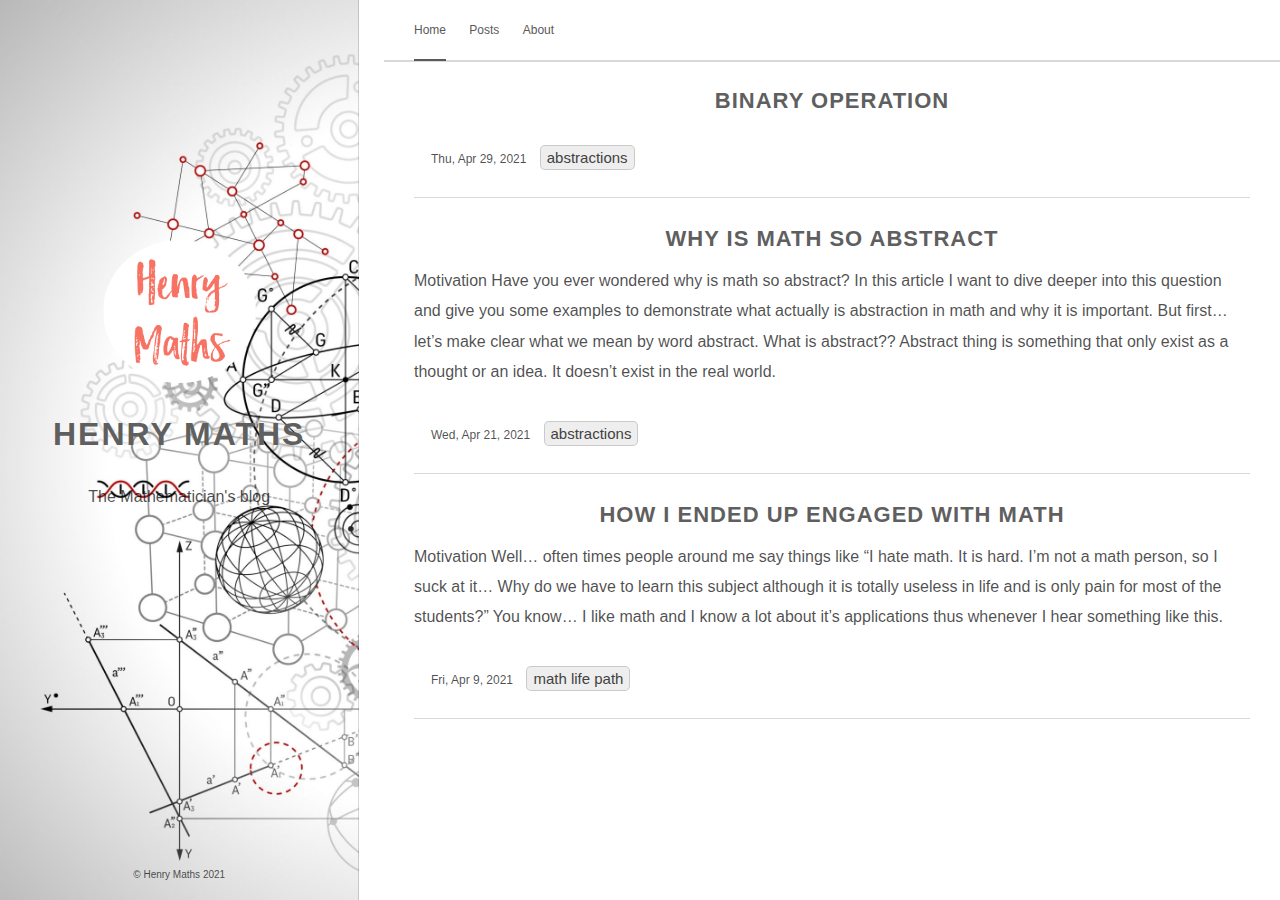
==== commit d903c1c9: "New release" ====
--- a/index.html
+++ b/index.html
@@ -7,8 +7,8 @@
     <meta name="description" content="The Mathematician&#39;s blog">
     
     <link rel="stylesheet"
-          href="/css/style.min.b04e346023eb5fb6440f0f501804b90a9b339a8da2c6e8da27cee83c64080a5b.css"
-          integrity="sha256-sE40YCPrX7ZEDw9QGAS5Cpszmo2ixujaJ87oPGQICls="
+          href="/css/style.min.b2c007e1db2266434576cb43041d20b24339ac9ef095f59d2c1a5860ced895d8.css"
+          integrity="sha256-ssAH4dsiZkNFdstDBB0gskM5rJ7wlfWdLBpYYM7Yldg="
           crossorigin="anonymous"
           type="text/css">
     
@@ -128,6 +128,33 @@
         <div class="post  animated fadeInDown ">
             
             <div class="post-title">
+                <h3><a href="/posts/third-post/">Binary operation</a>
+                </h3>
+            </div>
+            <div class="post-content">
+                <div class="p_part">
+                    <p> </p>
+                    </div>
+            </div>
+
+            
+            <div class="post-footer">
+                <div class="meta">
+                    <div class="info">
+                        <em class="fas fa-calendar-day"></em>
+                            <span class="date"> Thu, Apr 29, 2021
+                                             </span>
+                        <span class="separator"><a class="category" href="/categories/abstractions/">abstractions</a></span>
+                        
+                    </div>
+                </div>
+            </div>
+        </div>
+    
+
+        <div class="post  animated fadeInDown ">
+            
+            <div class="post-title">
                 <h3><a href="/posts/second-post/">Why is math so abstract</a>
                 </h3>
             </div>
--- a/css/style.min.b2c007e1db2266434576cb43041d20b24339ac9ef095f59d2c1a5860ced895d8.css
+++ b/css/style.min.b2c007e1db2266434576cb43041d20b24339ac9ef095f59d2c1a5860ced895d8.css
@@ -0,0 +1 @@
+@charset "UTF-8";:root{--bg-color:#fff;--bg-image:url("/Math_background_2.jpg");--secondary-bg-color:#eeeeee;--heading-color:#5f5f5f;--body-color:rgba(0, 0, 0, 0.7);--post-color:rgba(0, 0, 0, 0.44);--border-color:rgba(0, 0, 0, 0.15);--name-color:rgb(247, 114, 99);--form-border-color:#9f9f9f;--form-button-hover-border-color:#000;--pre-bg-color:#f9f9fd;--nav-text-color:#5a5a5a;--tag-color:#424242;--blockquote-text-color:#858585;--blockquote-border-color:#dfe2e5;--thumbnail-height:15em;scroll-padding-top:100px}html[data-theme=dark]{--bg-color:#292a2d;--bg-image:url("/Math_Background_dark.png");--secondary-bg-color:#2c2d32;--heading-color:rgb(169, 169, 179);--body-color:rgb(169, 169, 179);--post-color:rgba(0, 0, 0, 0.44);--border-color:rgb(80, 80, 80);--name-color:rgb(247, 114, 99);--form-border-color:rgb(169, 169, 179);--form-button-hover-border-color:#fff;--pre-bg-color:rgb(33, 33, 45);--nav-text-color:rgb(191, 191, 191);--tag-color:rgb(191, 191, 191);--blockquote-text-color:#808080;--blockquote-border-color:#424242}html{background-color:var(--bg-color);-webkit-font-smoothing:antialiased}body{color:var(--body-color);font-family:verdana,sans-serif;font-size:15px;width:100%;margin:0 auto 30px;background-color:var(--bg-color)}p{line-height:1.9em;font-weight:400;font-size:16px}a{text-decoration:none}blockquote{padding:0 1em;border-left:.25em solid var(--blockquote-border-color);color:var(--blockquote-text-color)}.category{padding:4px 6px;border-radius:5px;color:var(--tag-color)!important;background-color:var(--secondary-bg-color);border:1px solid var(--border-color)}.tag::before{content:"#";opacity:.5}.tag,.category{display:inline-block;font-size:15px;line-height:1;margin:5px 8px 5px 0}pre{background-color:var(--pre-bg-color);padding:5px;display:block;overflow-x:auto}.info i{opacity:.5;margin-right:5px}a:link,a:visited{opacity:1;color:var(--tag-color)}a:hover,a:active{color:#2660ab}.animated{transition:top .8s linear;-webkit-animation-duration:1s;-moz-animation-duration:1s;-ms-animation-duration:1s;-o-animation-duration:1s;animation-duration:1s}.animated.hinge{-webkit-animation-duration:1s;-moz-animation-duration:1s;-ms-animation-duration:1s;-o-animation-duration:1s;animation-duration:1s}@-webkit-keyframes fadeInDown{0%{-webkit-transform:translateY(-20px)}100%{-webkit-transform:translateY(0)}}@-moz-keyframes fadeInDown{0%{-moz-transform:translateY(-20px)}100%{-moz-transform:translateY(0)}}@-o-keyframes fadeInDown{0%{-o-transform:translateY(-20px)}100%{-o-transform:translateY(0)}}@keyframes fadeInDown{0%{transform:translateY(0px)}100%{transform:translateY(0)}}.fadeInDown{-webkit-animation-name:fadeInDown;-moz-animation-name:fadeInDown;-o-animation-name:fadeInDown;animation-name:fadeInDown}.content{height:auto;float:right;width:70%;margin-top:60px}.page-top{width:70%;position:fixed;right:0;z-index:3;background-color:var(--bg-color);height:60px;border-bottom:2px solid var(--border-color)}.page-top .nav{list-style:none;padding:11px 30px;float:left;font-size:12px;display:block;width:calc(100% - 30px)}.page-top .nav li{position:relative;display:initial;padding-right:20px}.page-top .nav a{color:var(--nav-text-color)}.page-top .nav a:hover{color:#2660ab}.page-top .nav a.current{color:var(--nav-text-color);padding-bottom:22px;border-bottom:2px solid var(--nav-text-color)}.theme-switch-item{float:right;font-size:2em;margin-top:-5px}.page-top .information{float:right;padding-top:12px;padding-right:20px}.page-top .information .avatar{float:right}.page-top .information .avatar img{width:32px;height:32px;border-radius:300px}.page-top .information .back_btn{float:left;padding-top:5px;margin-right:-10px}.page-top .information .back_btn li{display:initial;padding-right:40px}.sidebar{width:28%;-webkit-background-size:cover;background-size:cover;background-color:var(--bg-color);background-image:var(--bg-image);height:100%;top:0;left:0;position:fixed;z-index:4;border-right:1px solid var(--border-color);display:flex;flex-direction:column;min-height:100%}.sidebar .logo-title{text-align:center;padding-top:240px;flex:1}.sidebar .logo-title .description{font-size:14px;margin:0 1em}.sidebar .logo-title .logo{margin:0 auto}.sidebar .logo-title .title img{width:153px;border-radius:50%}.sidebar .logo-title .title h3{text-transform:uppercase;font-size:2rem;font-weight:700;letter-spacing:2px;line-height:1;margin:1em}.sidebar .logo-title .title a{text-decoration:none;color:var(--heading-color);font-size:2rem;font-weight:700}.sidebar .social-links{list-style:none;padding:0;font-size:14px;text-align:center;flex:7}.sidebar .social-links i{margin-right:3px}.sidebar .social-links li{display:inline;padding:0 4px;line-height:0}.sidebar .social-links a{color:var(--heading-color)}.sidebar .social-links a:hover{color:#2660ab}.katex-display{display:block;margin:len 0;padding-top:5px;text-align:center;overflow-x:overlay;overflow-y:hidden}.post{background-color:var(--bg-color);margin:30px}.post .post-title h1{text-transform:uppercase;font-size:30px;letter-spacing:5px;line-height:1}.post .post-title h2{text-transform:uppercase;letter-spacing:1px;font-size:28px;line-height:1;font-weight:600;color:var(--heading-color)}.post .post-title h3{text-transform:uppercase;letter-spacing:1px;line-height:1;font-weight:600;color:var(--heading-color);font-size:22px;margin:0}.post .post-title{text-align:center}.post .post-title a{text-decoration:none;letter-spacing:1px;color:var(--heading-color)}.post .post-title a:hover{text-decoration:underline}.post .post-content{}.post .post-content a{text-decoration:none;letter-spacing:1px;color:#2660ab}.post .post-content a:hover{color:#2f69b3}.post .post-content h1{margin-top:40px;font-size:22px;font-weight:600}.post .post-content h3{font-size:22px;font-weight:600}.post .post-content h4{margin-bottom:0;font-size:18px}.post .post-content img{display:block;margin-left:auto;margin-right:auto;max-width:50%}.post .post-footer{padding:0 0 10px;border-bottom:1px solid var(--border-color)}.post .post-footer .meta{max-width:100%;display:flex;color:#bbb}.post .post-footer .meta .info{float:left;font-size:12px;margin-bottom:1em;color:var(--body-color)}.post .post-footer .info .separator a{margin-right:.2em}.post .post-footer .meta .info .date{margin-right:10px;margin-left:5px}.post figure{max-width:100%;height:auto;margin:0;text-align:center}.post figure.right{float:right;margin-left:1.5em;max-width:50%}.post figure.left{float:left;margin-right:1.5em;max-width:50%}.post figure.big{max-width:100vw}.info{margin:1em}.info span{margin-right:.5em}.post .post-footer .meta a{text-decoration:none;color:var(--body-color)}.post .post-footer .meta a:hover{color:#2660ab}.post .post-footer .meta i{margin-right:6px}.post .post-footer .tags{padding-bottom:15px;font-size:13px}.post .post-footer .tags ul{list-style-type:none;display:inline;margin:0;padding:0}.post .post-footer .tags ul li{list-style-type:none;margin:0;padding-right:5px;display:inline}.post .post-footer .tags a{text-decoration:none;color:var(--post-color);font-weight:400}.post .post-footer .tags a:hover{text-decoration:none}.post .post-thumbnail{width:100%;padding-bottom:1em;box-shadow:black;border-radius:.5em;overflow:hidden;transition:box-shadow .3s ease}.post .post-thumbnail img{width:100%;height:var(--thumbnail-height);object-fit:cover;border:1px solid var(--border-color);border-bottom:0}.pagination{margin:30px;padding:0 0 56px;text-align:center}.pagination ul{list-style:none;margin:0;padding:0;height:13px}.pagination ul li{margin:0 2px;display:inline;line-height:1}.pagination ul li a{text-decoration:none;color:var(--body-color)}.pagination .pre{float:left}.pagination .next{float:right}.like-reblog-buttons{float:right}.like-button{float:right;padding:0 0 0 10px}.reblog-button{float:right;padding:0}#install-btn{position:fixed;bottom:0;right:6px}#disqus_thread{margin:30px;border-bottom:1px solid var(--border-color)}.footer{clear:both;text-align:center;font-size:10px;margin:0 auto;bottom:0;width:100%;padding-bottom:20px;flex:0;position:relative}.footer a{color:#a6a6a6}.footer a:hover{color:#2660ab}.archive{width:100%}.list-with-title{font-size:14px;margin:30px;padding:0}.list-with-title li{list-style-type:none;padding:0}.list-with-title .listing-title{font-size:24px;color:#666;font-weight:600;line-height:2.2em}.list-with-title .listing{padding:0}.list-with-title .listing .listing-post{padding-bottom:5px}.list-with-title .listing .listing-post .post-time{float:right;display:inline-block;max-width:10%;text-align:right;color:#c5c5c5}.list-with-title .listing .listing-post a{color:#8f8f8f;width:90%;display:inline-block}.list-with-title .listing .listing-post a:hover{color:#2660ab}.share{margin:0 30px;display:inline-flex}.evernote{width:32px;height:32px;border-radius:300px;background-color:#3e3e3e;margin-right:5px}.evernote a{color:#fff;padding:11px;font-size:12px}.evernote a:hover{color:#ed6243;padding:11px}.weibo{width:32px;height:32px;border-radius:300px;background-color:#ed6243;margin-right:5px}.weibo a{color:#fff;padding:9px}.weibo a:hover{color:#bd4226}.twitter{width:32px;height:32px;border-radius:300px;background-color:#59c0fd;margin-right:5px}.twitter a{color:#fff;padding:9px}.twitter a:hover{color:#4b9ece}.about{margin:30px}.about h3{font-size:22px}.links{margin:30px}.links h3{font-size:22px}.links a{cursor:pointer}.comment-count{color:#666}.tab-community{color:#666}.read_more{font-size:14px}.back-button{padding-top:30px;max-width:100px;padding-left:40px;float:left}#fb_comments_container{margin:30px}.utterances{max-width:unset}a.btn{color:#868686;font-weight:400}.btn{display:inline-block;position:relative;outline:0;color:var(--post-color);background:0 0;font-size:14px;text-align:center;text-decoration:none;cursor:pointer;border:1px solid var(--border-color);white-space:nowrap;font-weight:400;font-style:normal;border-radius:999em}.btn:hover{display:inline-block;position:relative;outline:0;color:#464545;background:0 0;font-size:14px;text-align:center;text-decoration:none;cursor:pointer;border:1px solid #464545;white-space:nowrap;font-weight:400;font-style:normal;border-radius:999em}[role=back]{padding:.5em 1.25em;line-height:1.666em}[role=home]{padding:.5em 1.25em;line-height:1.666em}[role=navigation]{padding:.5em 1.25em;line-height:1.666em}[role=tags]{padding:6px 12px}.menu{float:right;padding-top:30px}.menu .btn-down{margin:0}.menu .btn-down li{list-style:none;width:100px}.menu .btn-down li a{display:inline-block;position:relative;padding:.5em 1.25em;outline:0;color:var(--post-color);background:0 0;font-size:14px;text-align:center;text-decoration:none;cursor:pointer;border:1px solid var(--border-color);white-space:nowrap;font-weight:400;font-style:normal;border-radius:999em;margin-top:5px}.menu .btn-down li a:hover{position:relative;padding:.5em 1.25em;outline:0;color:#fff;background:#3cbd10;font-size:14px;text-align:center;text-decoration:none;cursor:pointer;border:1px solid rgba(0,0,0,.15);white-space:nowrap;font-weight:400;font-style:normal;border-radius:999em;margin-top:5px}.menu .btn-down div{position:absolute;visibility:hidden;width:100px;float:right}.page_404{text-align:center;padding-top:50px}.navbar-burger{display:none}@media screen and (max-width:960px),print{.page-top{position:fixed;top:0;width:100%}.sidebar{width:100%;height:25%;position:relative;border-right:none;z-index:1}.sidebar .logo-title{padding-top:120px}.sidebar .logo-title .title img{width:100px}.sidebar .logo-title .title h3{font-size:20px}.post-title h3{line-height:1.6}.content{margin-top:20px;width:100%;z-index:2;position:absolute}.post .post-content img{max-width:100%}.post figure.right{float:unset;max-width:100%;margin:0}.post figure.left{float:unset;max-width:100%;margin:0}.footer{display:none}.share{display:grid}.page-top .nav{background-color:var(--secondary-bg-color);box-shadow:0 8px 16px rgba(10,10,10,.1);padding:.5rem 0;width:100%;display:none;margin-top:0}.page-top .nav.is-active{display:block}.page-top .nav li{display:block;flex-grow:0;flex-shrink:0;line-height:2.5;padding:.5rem .75rem;position:relative;text-transform:uppercase;text-align:center;font-size:1.3em}.page-top .nav a.current{border-bottom:none}.navbar-burger{cursor:pointer;display:block;height:3.25rem;position:relative;width:3.25rem;margin-left:auto}.navbar-burger span{background-color:var(--heading-color);display:block;height:1px;left:calc(50% - 8px);position:absolute;transform-origin:center;transition-duration:86ms;transition-property:background-color,opacity,transform;transition-timing-function:ease-out;width:16px}.navbar-burger span:nth-child(1){top:calc(50% - 6px)}.navbar-burger span:nth-child(2){top:calc(50% - 1px)}.navbar-burger span:nth-child(3){top:calc(50% + 4px)}.theme-switch-item{float:none}.list-with-title .listing .listing-post .post-time{max-width:20%}.list-with-title .listing .listing-post a{width:80%}}.medium-zoom-overlay{position:fixed;top:0;right:0;bottom:0;left:0;opacity:0;transition:opacity 300ms;will-change:opacity;background:var(--bg-color)}.medium-zoom--opened .medium-zoom-overlay{cursor:pointer;cursor:zoom-out;opacity:1}.medium-zoom-image{cursor:pointer;cursor:zoom-in;transition:transform 300ms cubic-bezier(.2,0,.2,1)!important;z-index:100}.medium-zoom-image--hidden{visibility:hidden}.medium-zoom-image--opened{position:relative;cursor:pointer;cursor:zoom-out;will-change:transform}@media print{.page-top{display:none}}@media(min-width:1921px){.content{padding-right:25%;width:35%}.sidebar{padding-left:15%;width:25%}}.contact-form{margin-top:30px}.form-style{width:100%}.form-style ul{padding:0;margin:0;list-style:none}.form-style ul li{display:block;margin-bottom:10px;min-height:35px}.form-style ul li .field-style{box-sizing:border-box;-webkit-box-sizing:border-box;-moz-box-sizing:border-box;font-size:14px;padding:8px;outline:none;background-color:var(--bg-color);border:1px solid var(--form-border-color);color:var(--body-color)}.form-style ul li .field-style:focus{box-shadow:0 0 5px;border:1px solid}.form-style ul li .field-split{width:49%}.form-style ul li .field-full{width:100%}.form-style ul li input.align-left{float:left}.form-style ul li input.align-right{float:right}.form-style ul li textarea{background-color:var(--bg-color);border:1px solid var(--form-border-color);color:var(--body-color);width:100%;height:auto}.form-style ul li input[type=button],.form-style ul li input[type=submit]{background-color:var(--bg-color);border:1px solid var(--form-border-color);display:inline-block;cursor:pointer;color:var(--body-color);text-decoration:none;width:100%}.form-style ul li input[type=button]:hover,.form-style ul li input[type=submit]:hover{background-color:var(--bg-color);border:1px solid var(--form-button-hover-border-color)}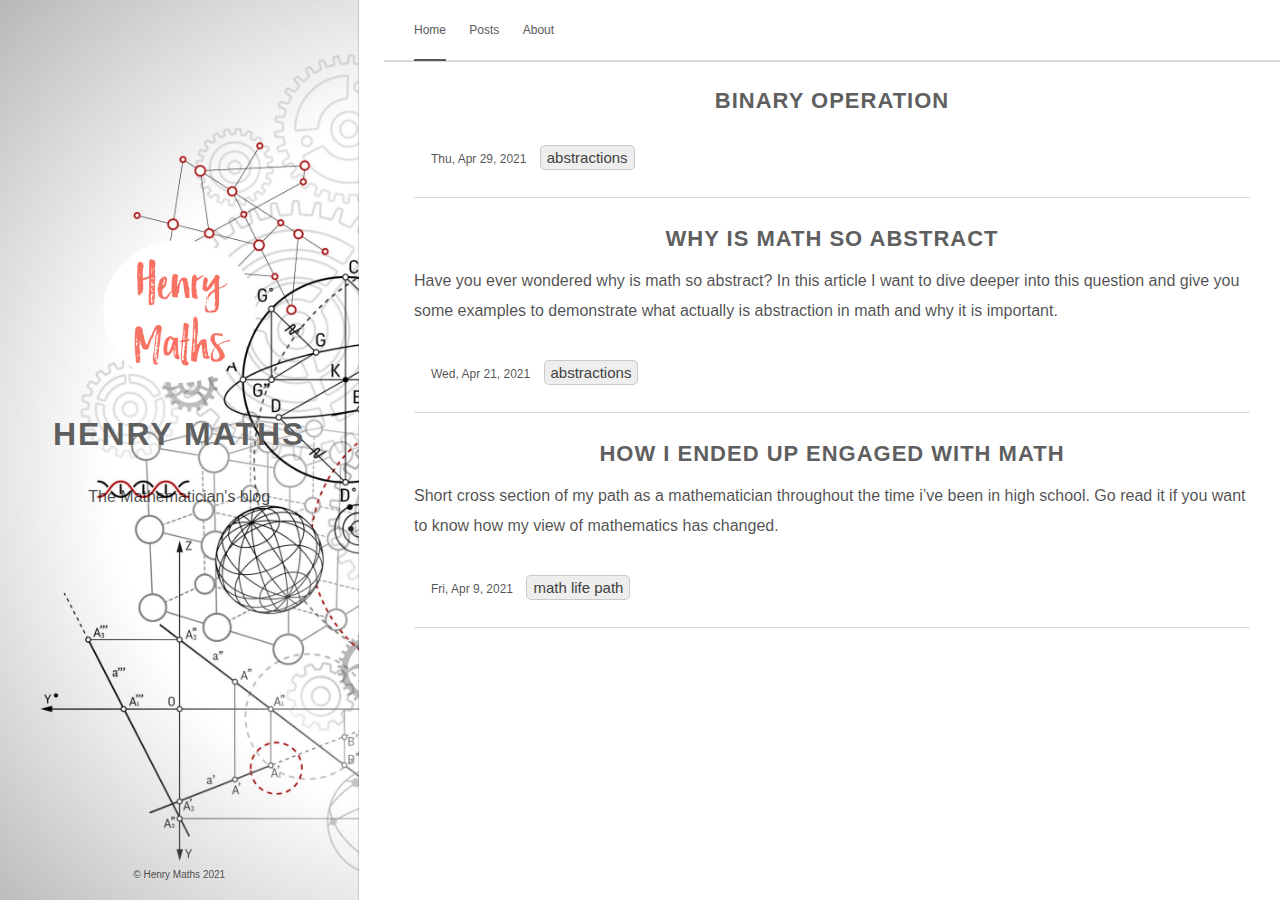
==== commit 41ebaecb: "New release" ====
--- a/index.html
+++ b/index.html
@@ -160,8 +160,7 @@
             </div>
             <div class="post-content">
                 <div class="p_part">
-                    <p>Motivation Have you ever wondered why is math so abstract? In this article I want to dive deeper into this question and give you some examples to demonstrate what actually is abstraction in math and why it is important. But first&hellip; let&rsquo;s make clear what we mean by word abstract.
-What is abstract??  Abstract thing is something that only exist as a thought or an idea. It doesn&rsquo;t exist in the real world.</p>
+                    <p>Have you ever wondered why is math so abstract? In this article I want to dive deeper into this question and give you some examples to demonstrate what actually is abstraction in math and why it is important.</p>
                     </div>
             </div>
 
@@ -188,8 +187,7 @@
             </div>
             <div class="post-content">
                 <div class="p_part">
-                    <p>Motivation Well&hellip; often times people around me say things like &ldquo;I hate math. It is hard. I&rsquo;m not a math person, so I suck at it&hellip; Why do we have to learn this subject although it is totally useless in life and is only pain for most of the students?&rdquo;
- You know&hellip; I like math and I know a lot about it&rsquo;s applications thus whenever I hear something like this.</p>
+                    <p>Short cross section of my path as a mathematician throughout the time i&rsquo;ve been in high school. Go read it if you want to know how my view of mathematics has changed.</p>
                     </div>
             </div>
 
